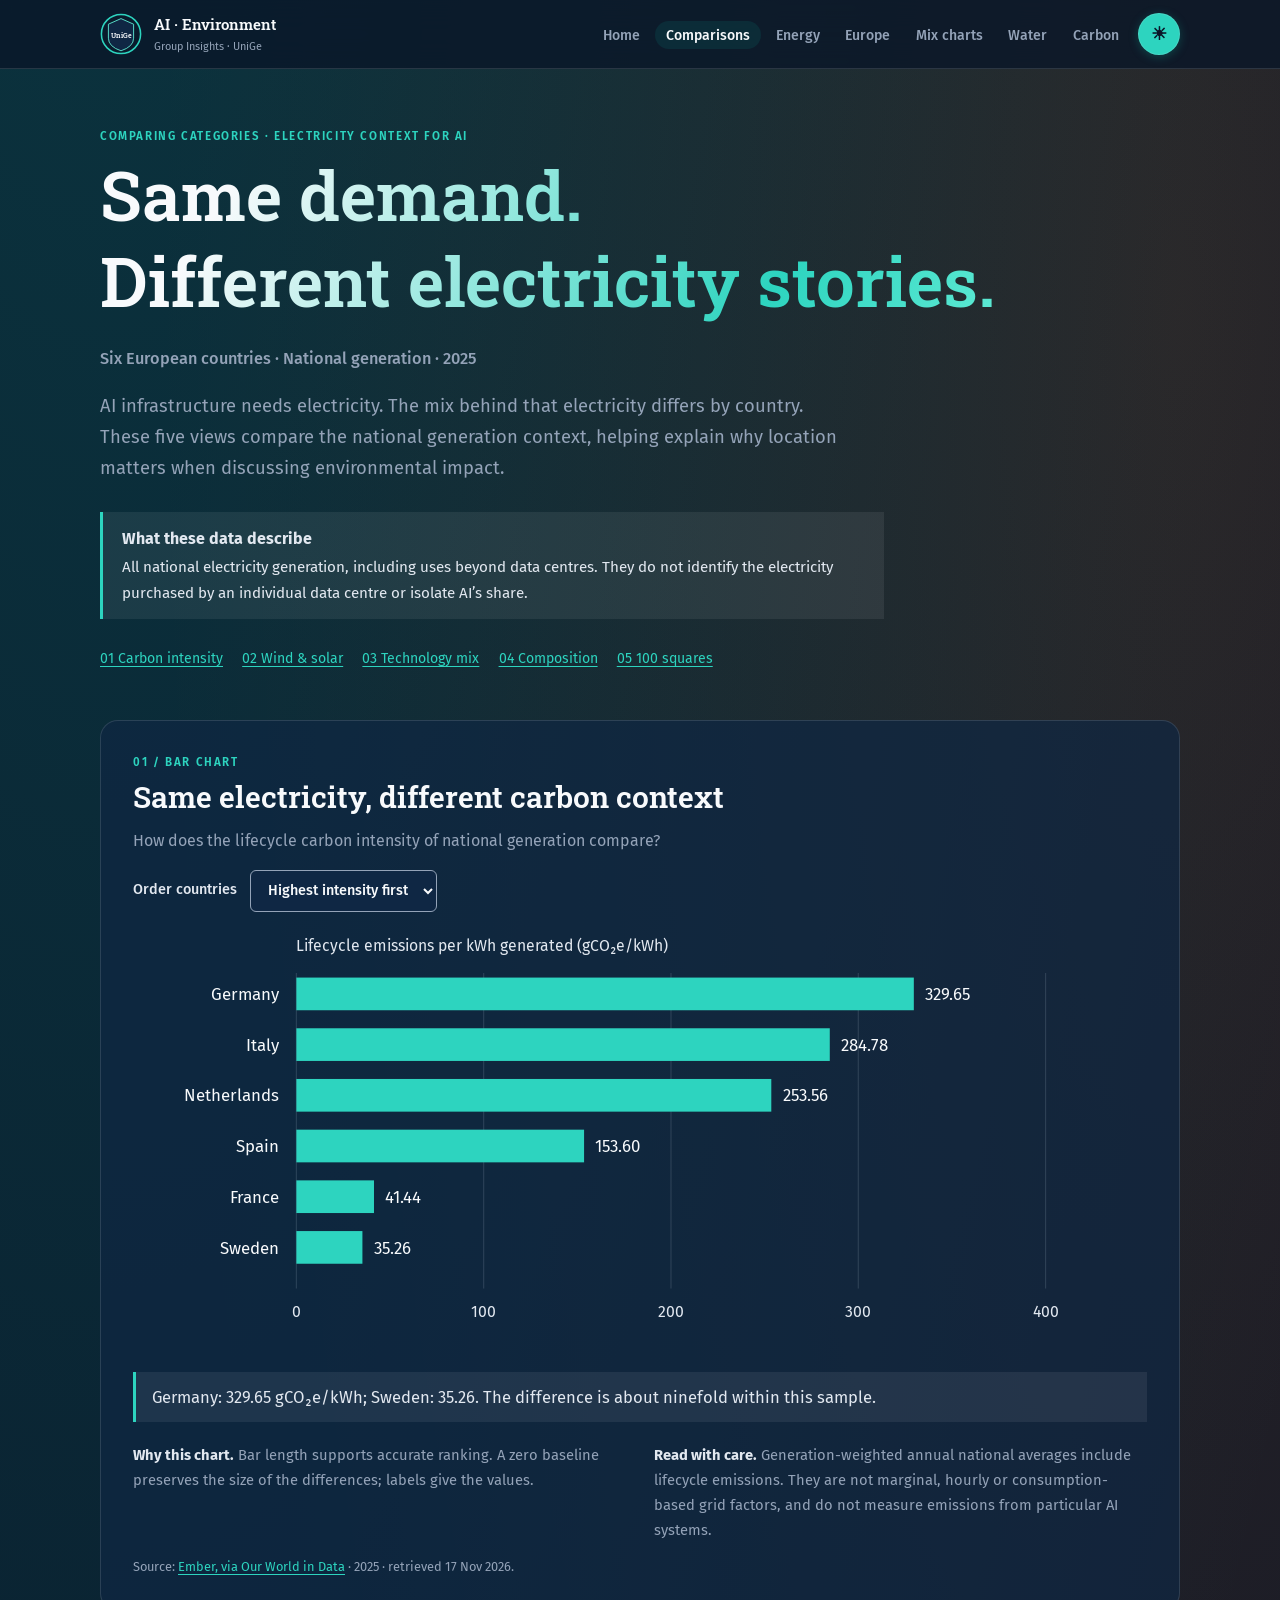
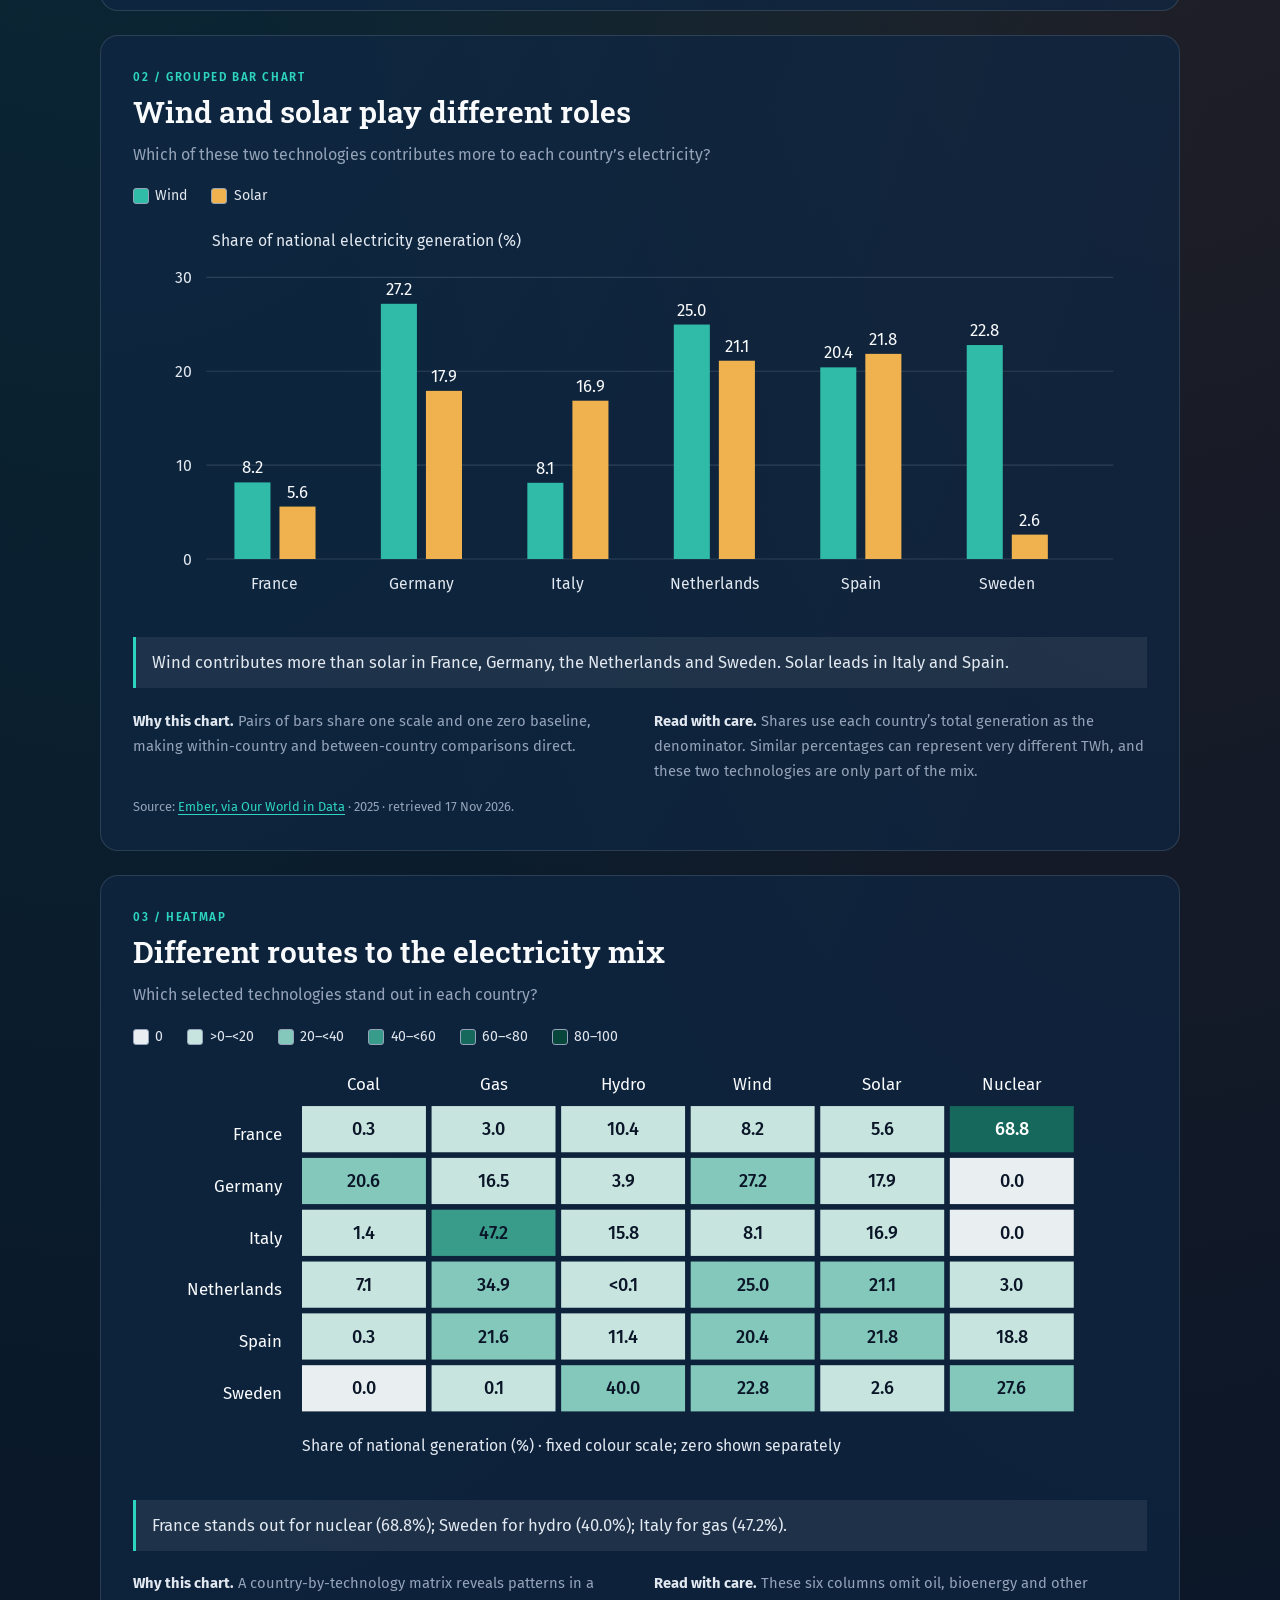
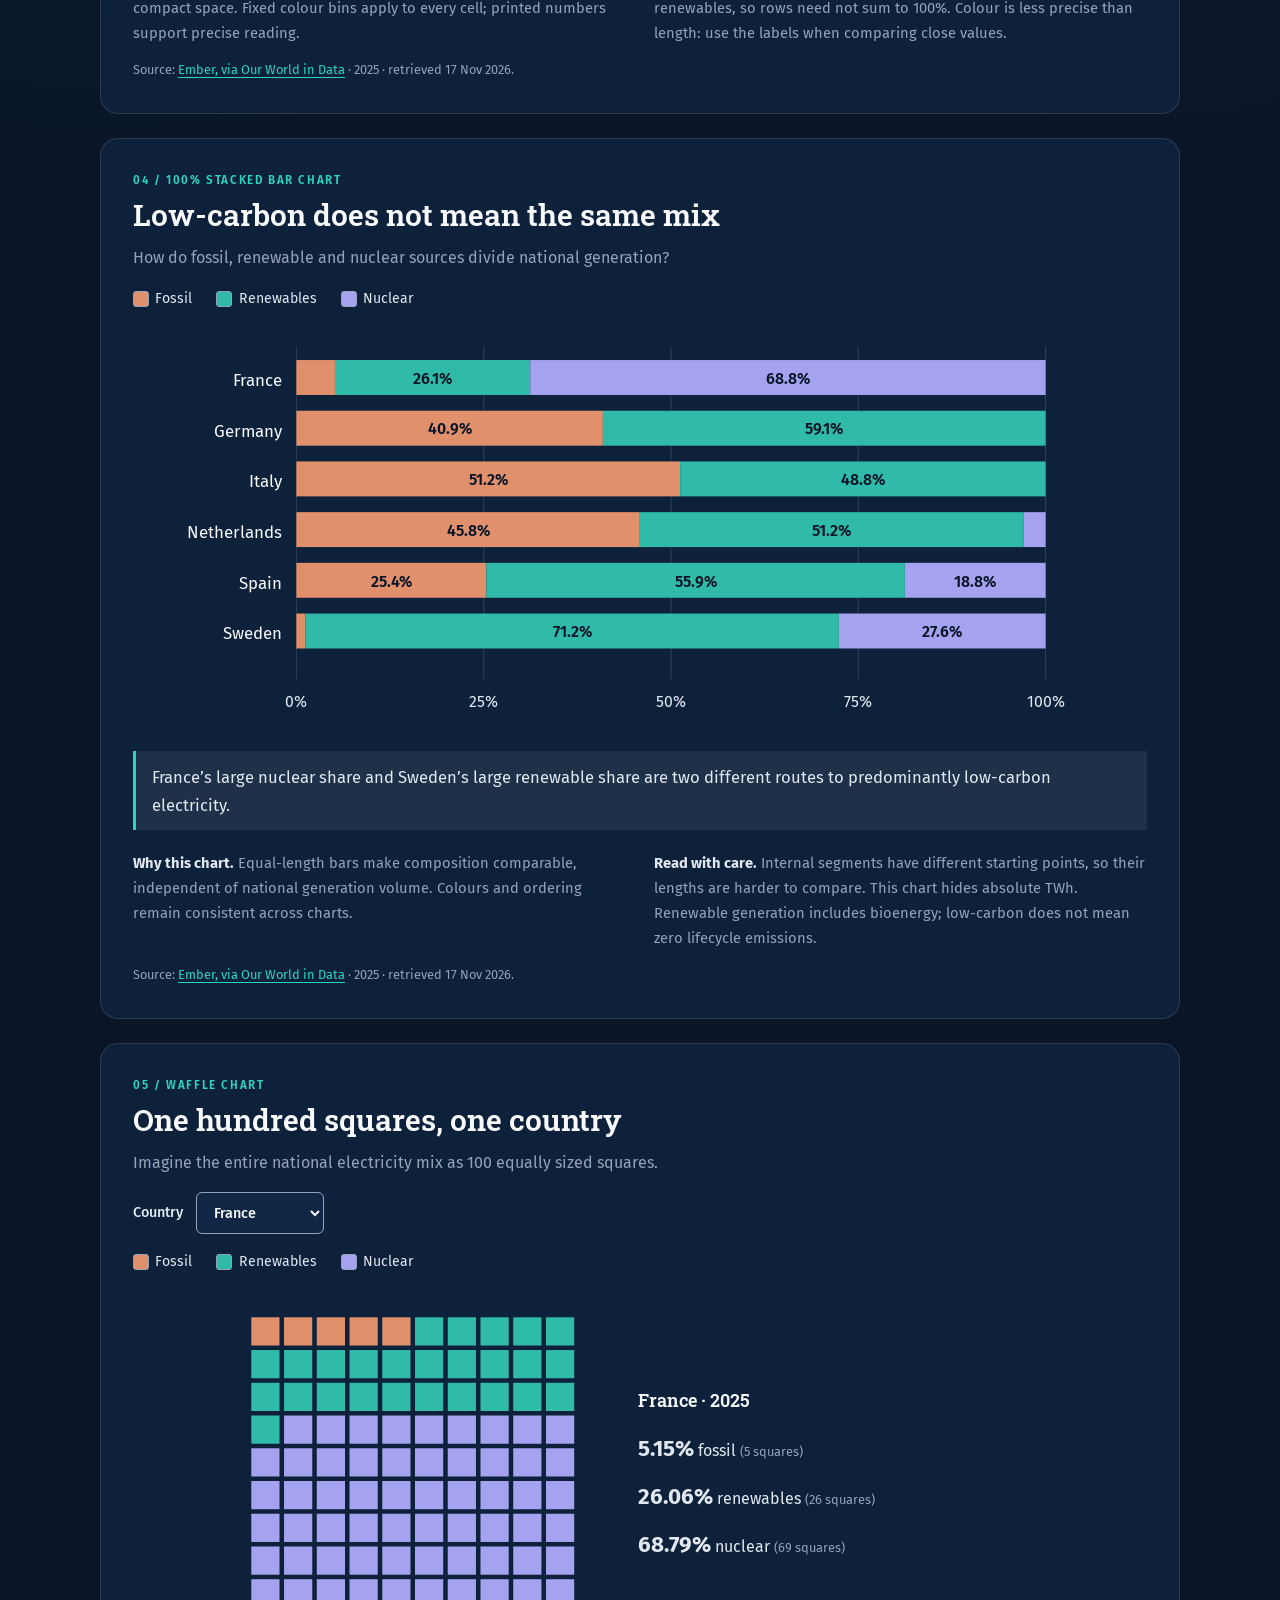
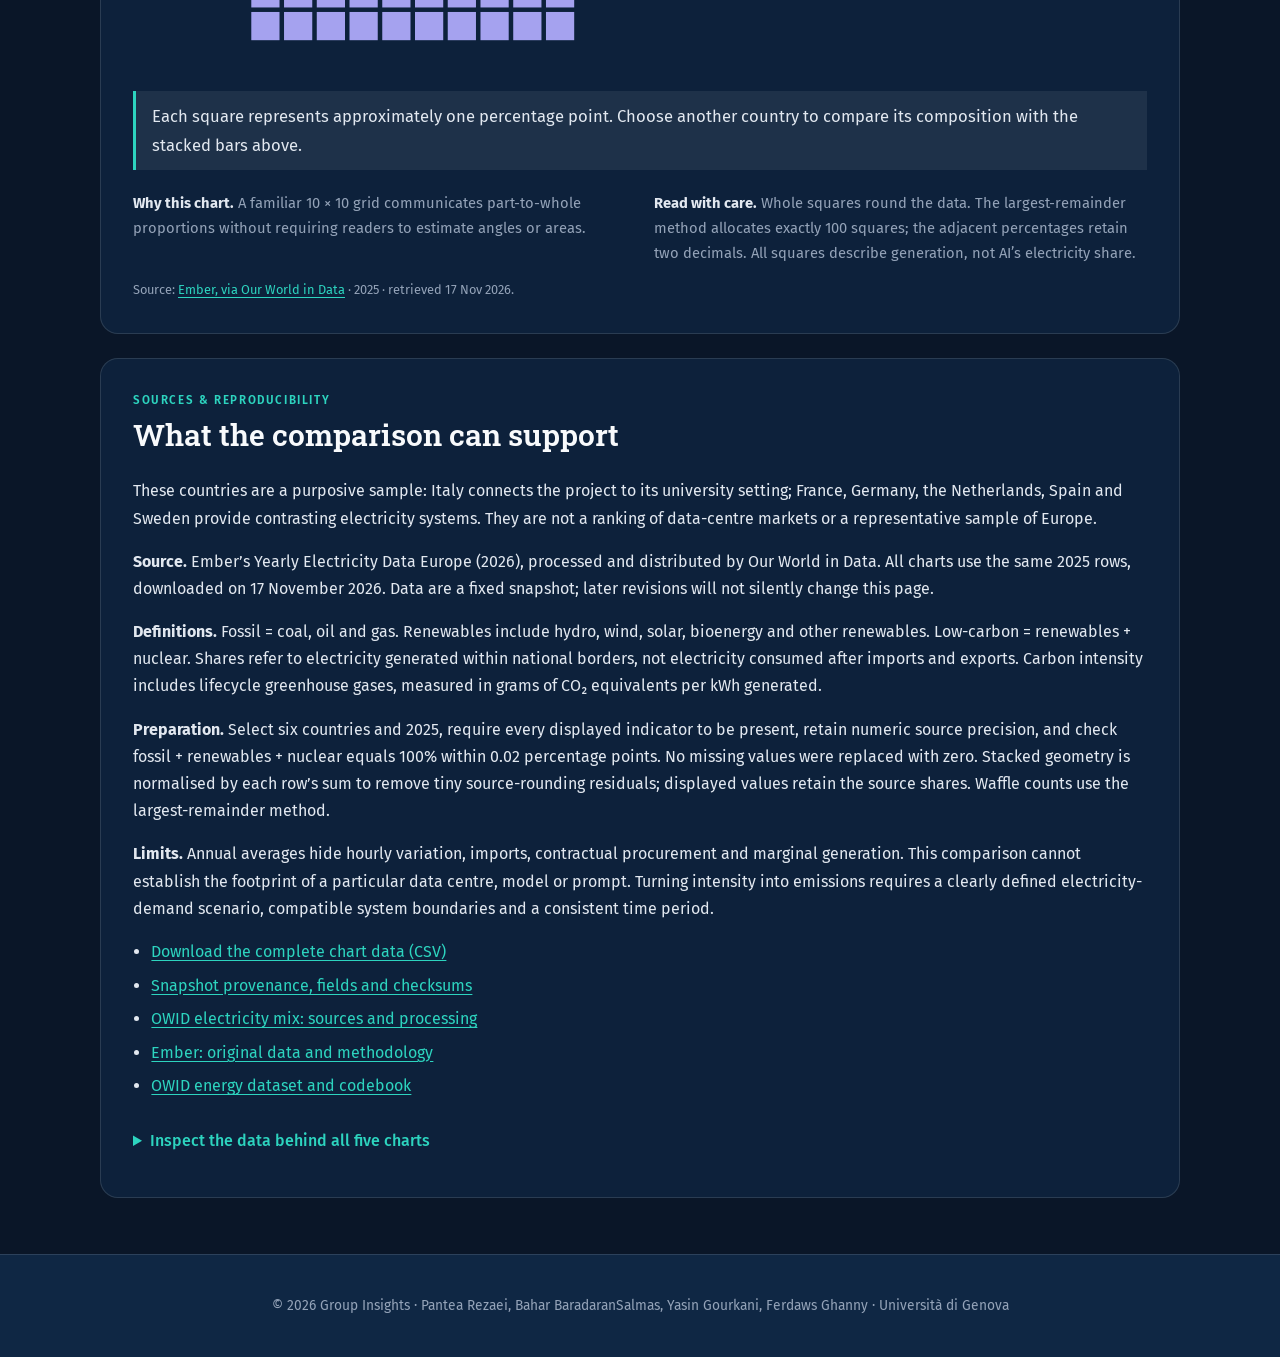
==== comparing.html @ 01b669bb "Add sourced electricity comparison charts for Assignment 1 Add the five required comparison charts u" ====
<!DOCTYPE html>
<html lang="en" data-theme="dark">
<head>
  <meta charset="UTF-8">
  <meta name="viewport" content="width=device-width, initial-scale=1.0">
  <title>Comparing Categories · Electricity & AI · Group Insights</title>
  <link rel="preconnect" href="https://fonts.googleapis.com">
  <link rel="preconnect" href="https://fonts.gstatic.com" crossorigin>
  <link href="https://fonts.googleapis.com/css2?family=Fira+Sans:wght@300;400;500;600&family=Roboto+Slab:wght@400;500;600;700&display=swap" rel="stylesheet">
  <link rel="stylesheet" href="css/styles.css">
<meta name="description" content="Five charts compare the 2025 electricity generation context of six European countries, with open data, methods and limitations.">
<link rel="stylesheet" href="comparison.css">
</head>
<body class="comparison-page"><a class="comparison-skip" href="#comparison-main">Skip to charts</a><header class="site-header">
    <div class="container header-inner">
      <div class="brand">
        <svg class="unige-mark" viewBox="0 0 60 60" aria-hidden="true">
          <circle class="mark-outer" cx="30" cy="30" r="28"/>
          <path class="mark-shield" d="M30 8 L48 16 L48 36 Q48 48 30 54 Q12 48 12 36 L12 16 Z"/>
          <text class="mark-text" x="30" y="36" text-anchor="middle">UniGe</text>
        </svg>
        <div class="brand-text">
          <span class="brand-title">AI · Environment</span>
          <span class="brand-sub">Group Insights · UniGe</span>
        </div>
      </div>
      <div class="header-actions">
        <nav class="main-nav" aria-label="Main">
          <ul>
            <li><a href="index.html">Home</a></li>
            <li><a href="comparing.html" class="active" aria-current="page">Comparisons</a></li>
            <li><a href="pages/energy.html">Energy</a></li>
            <li><a href="pages/europe.html">Europe</a></li>
            <li><a href="pages/charts.html">Mix charts</a></li>
            <li><a href="pages/water.html">Water</a></li>
            <li><a href="pages/carbon.html">Carbon</a></li>
          </ul>
        </nav>
        <button class="theme-toggle" type="button" aria-label="Toggle theme">◐</button>
      </div>
    </div>
  </header>
<main id="comparison-main"><section class="hero"><div class="container"><p class="eyebrow">Comparing categories · Electricity context for AI</p>
<h1>Same demand.<br>Different electricity stories.</h1><p class="subtitle">Six European countries · National generation · 2025</p>
<p class="hero-lead">AI infrastructure needs electricity. The mix behind that electricity differs by country. These five views compare the national generation context, helping explain why location matters when discussing environmental impact.</p>
<div class="comparison-scope"><strong>What these data describe</strong><p>All national electricity generation, including uses beyond data centres. They do not identify the electricity purchased by an individual data centre or isolate AI’s share.</p></div>
<nav class="comparison-jumps" aria-label="Charts on this page"><a href="#chart-1">01 Carbon intensity</a><a href="#chart-2">02 Wind & solar</a><a href="#chart-3">03 Technology mix</a><a href="#chart-4">04 Composition</a><a href="#chart-5">05 100 squares</a></nav>
</div></section><div class="container comparison-content"><section class="comparison-card" id="chart-1" aria-labelledby="heading-1">
    <div class="comparison-card-head"><p class="eyebrow">01 / Bar chart</p><h2 id="heading-1">Same electricity, different carbon context</h2><p>How does the lifecycle carbon intensity of national generation compare?</p></div>
    <label class="comparison-control" for="bar-order">Order countries <select id="bar-order"><option value="value">Highest intensity first</option><option value="name">Alphabetical</option></select></label><div class="comparison-scroll"><svg viewBox="0 0 900 380" role="img" aria-label="Bar chart: electricity carbon intensity in six countries, 2025" id="comparison-bars"><title>Bar chart: electricity carbon intensity in six countries, 2025</title><desc>Germany has the highest intensity and Sweden the lowest in this selected sample. The scale starts at zero.</desc><line x1="145.0" x2="145.0" y1="40" y2="320" class="cmp-grid"/><text x="145.00" y="345.00" class="cmp-axis" text-anchor="middle">0</text><line x1="311.25" x2="311.25" y1="40" y2="320" class="cmp-grid"/><text x="311.25" y="345.00" class="cmp-axis" text-anchor="middle">100</text><line x1="477.5" x2="477.5" y1="40" y2="320" class="cmp-grid"/><text x="477.50" y="345.00" class="cmp-axis" text-anchor="middle">200</text><line x1="643.75" x2="643.75" y1="40" y2="320" class="cmp-grid"/><text x="643.75" y="345.00" class="cmp-axis" text-anchor="middle">300</text><line x1="810.0" x2="810.0" y1="40" y2="320" class="cmp-grid"/><text x="810.00" y="345.00" class="cmp-axis" text-anchor="middle">400</text><text x="145.00" y="20.00" class="cmp-axis" text-anchor="start">Lifecycle emissions per kWh generated (gCO₂e/kWh)</text><g class="country-bar" data-country="Germany" data-value="329.65" transform="translate(0,0)"><text x="130.00" y="64.00" class="cmp-label" text-anchor="end">Germany</text><rect x="145.000" y="44.000" width="548.043" height="29.000" class="cmp-bar"><title>Germany: 329.65 gCO₂e/kWh</title></rect><text x="703.04" y="64.00" class="cmp-label" text-anchor="start">329.65</text></g><g class="country-bar" data-country="Italy" data-value="284.78" transform="translate(0,45)"><text x="130.00" y="64.00" class="cmp-label" text-anchor="end">Italy</text><rect x="145.000" y="44.000" width="473.447" height="29.000" class="cmp-bar"><title>Italy: 284.78 gCO₂e/kWh</title></rect><text x="628.45" y="64.00" class="cmp-label" text-anchor="start">284.78</text></g><g class="country-bar" data-country="Netherlands" data-value="253.56" transform="translate(0,90)"><text x="130.00" y="64.00" class="cmp-label" text-anchor="end">Netherlands</text><rect x="145.000" y="44.000" width="421.543" height="29.000" class="cmp-bar"><title>Netherlands: 253.56 gCO₂e/kWh</title></rect><text x="576.54" y="64.00" class="cmp-label" text-anchor="start">253.56</text></g><g class="country-bar" data-country="Spain" data-value="153.6" transform="translate(0,135)"><text x="130.00" y="64.00" class="cmp-label" text-anchor="end">Spain</text><rect x="145.000" y="44.000" width="255.360" height="29.000" class="cmp-bar"><title>Spain: 153.60 gCO₂e/kWh</title></rect><text x="410.36" y="64.00" class="cmp-label" text-anchor="start">153.60</text></g><g class="country-bar" data-country="France" data-value="41.44" transform="translate(0,180)"><text x="130.00" y="64.00" class="cmp-label" text-anchor="end">France</text><rect x="145.000" y="44.000" width="68.894" height="29.000" class="cmp-bar"><title>France: 41.44 gCO₂e/kWh</title></rect><text x="223.89" y="64.00" class="cmp-label" text-anchor="start">41.44</text></g><g class="country-bar" data-country="Sweden" data-value="35.26" transform="translate(0,225)"><text x="130.00" y="64.00" class="cmp-label" text-anchor="end">Sweden</text><rect x="145.000" y="44.000" width="58.620" height="29.000" class="cmp-bar"><title>Sweden: 35.26 gCO₂e/kWh</title></rect><text x="213.62" y="64.00" class="cmp-label" text-anchor="start">35.26</text></g></svg></div>
    <p class="comparison-takeaway">Germany: 329.65 gCO₂e/kWh; Sweden: 35.26. The difference is about ninefold within this sample.</p>
    <div class="comparison-reading"><p><strong>Why this chart.</strong> Bar length supports accurate ranking. A zero baseline preserves the size of the differences; labels give the values.</p><p><strong>Read with care.</strong> Generation-weighted annual national averages include lifecycle emissions. They are not marginal, hourly or consumption-based grid factors, and do not measure emissions from particular AI systems.</p></div>
    <p class="chart-note">Source: <a href="https://ourworldindata.org/grapher/electricity-mix">Ember, via Our World in Data</a> · 2025 · retrieved 17 Nov 2026.</p></section><section class="comparison-card" id="chart-2" aria-labelledby="heading-2">
    <div class="comparison-card-head"><p class="eyebrow">02 / Grouped bar chart</p><h2 id="heading-2">Wind and solar play different roles</h2><p>Which of these two technologies contributes more to each country’s electricity?</p></div>
    <ul class="comparison-legend" aria-label="Chart legend"><li><span class="swatch cmp-wind" aria-hidden="true"></span>Wind</li><li><span class="swatch cmp-solar" aria-hidden="true"></span>Solar</li></ul><div class="comparison-scroll"><svg viewBox="0 0 900 355" role="img" aria-label="Grouped bar chart: wind and solar shares, 2025" ><title>Grouped bar chart: wind and solar shares, 2025</title><desc>Paired bars use a common zero baseline. Wind exceeds solar in four of the six countries; solar leads in Italy and Spain.</desc><text x="70.00" y="22.00" class="cmp-axis" text-anchor="start">Share of national electricity generation (%)</text><line x1="65" x2="870" y1="300.0" y2="300.0" class="cmp-grid"/><text x="52.00" y="305.00" class="cmp-axis" text-anchor="end">0</text><line x1="65" x2="870" y1="216.66666666666669" y2="216.66666666666669" class="cmp-grid"/><text x="52.00" y="221.67" class="cmp-axis" text-anchor="end">10</text><line x1="65" x2="870" y1="133.33333333333334" y2="133.33333333333334" class="cmp-grid"/><text x="52.00" y="138.33" class="cmp-axis" text-anchor="end">20</text><line x1="65" x2="870" y1="50.0" y2="50.0" class="cmp-grid"/><text x="52.00" y="55.00" class="cmp-axis" text-anchor="end">30</text><rect x="90.000" y="232.030" width="32.000" height="67.970" class="cmp-wind"><title>France, wind: 8.16%</title></rect><text x="106.00" y="224.03" class="cmp-label" text-anchor="middle">8.2</text><rect x="130.000" y="253.478" width="32.000" height="46.522" class="cmp-solar"><title>France, solar: 5.58%</title></rect><text x="146.00" y="245.48" class="cmp-label" text-anchor="middle">5.6</text><text x="126.00" y="327.00" class="cmp-axis" text-anchor="middle">France</text><rect x="220.000" y="73.496" width="32.000" height="226.504" class="cmp-wind"><title>Germany, wind: 27.18%</title></rect><text x="236.00" y="65.50" class="cmp-label" text-anchor="middle">27.2</text><rect x="260.000" y="150.774" width="32.000" height="149.226" class="cmp-solar"><title>Germany, solar: 17.91%</title></rect><text x="276.00" y="142.77" class="cmp-label" text-anchor="middle">17.9</text><text x="256.00" y="327.00" class="cmp-axis" text-anchor="middle">Germany</text><rect x="350.000" y="232.376" width="32.000" height="67.624" class="cmp-wind"><title>Italy, wind: 8.11%</title></rect><text x="366.00" y="224.38" class="cmp-label" text-anchor="middle">8.1</text><rect x="390.000" y="159.495" width="32.000" height="140.505" class="cmp-solar"><title>Italy, solar: 16.86%</title></rect><text x="406.00" y="151.50" class="cmp-label" text-anchor="middle">16.9</text><text x="386.00" y="327.00" class="cmp-axis" text-anchor="middle">Italy</text><rect x="480.000" y="91.914" width="32.000" height="208.086" class="cmp-wind"><title>Netherlands, wind: 24.97%</title></rect><text x="496.00" y="83.91" class="cmp-label" text-anchor="middle">25.0</text><rect x="520.000" y="124.022" width="32.000" height="175.978" class="cmp-solar"><title>Netherlands, solar: 21.12%</title></rect><text x="536.00" y="116.02" class="cmp-label" text-anchor="middle">21.1</text><text x="516.00" y="327.00" class="cmp-axis" text-anchor="middle">Netherlands</text><rect x="610.000" y="129.912" width="32.000" height="170.088" class="cmp-wind"><title>Spain, wind: 20.41%</title></rect><text x="626.00" y="121.91" class="cmp-label" text-anchor="middle">20.4</text><rect x="650.000" y="117.928" width="32.000" height="182.072" class="cmp-solar"><title>Spain, solar: 21.85%</title></rect><text x="666.00" y="109.93" class="cmp-label" text-anchor="middle">21.8</text><text x="646.00" y="327.00" class="cmp-axis" text-anchor="middle">Spain</text><rect x="740.000" y="110.107" width="32.000" height="189.893" class="cmp-wind"><title>Sweden, wind: 22.79%</title></rect><text x="756.00" y="102.11" class="cmp-label" text-anchor="middle">22.8</text><rect x="780.000" y="278.375" width="32.000" height="21.625" class="cmp-solar"><title>Sweden, solar: 2.60%</title></rect><text x="796.00" y="270.37" class="cmp-label" text-anchor="middle">2.6</text><text x="776.00" y="327.00" class="cmp-axis" text-anchor="middle">Sweden</text></svg></div>
    <p class="comparison-takeaway">Wind contributes more than solar in France, Germany, the Netherlands and Sweden. Solar leads in Italy and Spain.</p>
    <div class="comparison-reading"><p><strong>Why this chart.</strong> Pairs of bars share one scale and one zero baseline, making within-country and between-country comparisons direct.</p><p><strong>Read with care.</strong> Shares use each country’s total generation as the denominator. Similar percentages can represent very different TWh, and these two technologies are only part of the mix.</p></div>
    <p class="chart-note">Source: <a href="https://ourworldindata.org/grapher/electricity-mix">Ember, via Our World in Data</a> · 2025 · retrieved 17 Nov 2026.</p></section><section class="comparison-card" id="chart-3" aria-labelledby="heading-3">
    <div class="comparison-card-head"><p class="eyebrow">03 / Heatmap</p><h2 id="heading-3">Different routes to the electricity mix</h2><p>Which selected technologies stand out in each country?</p></div>
    <ul class="comparison-legend heat-legend" aria-label="Heatmap colour scale"><li><span class="swatch heat-0" aria-hidden="true"></span>0</li><li><span class="swatch heat-1" aria-hidden="true"></span>>0–<20</li><li><span class="swatch heat-2" aria-hidden="true"></span>20–<40</li><li><span class="swatch heat-3" aria-hidden="true"></span>40–<60</li><li><span class="swatch heat-4" aria-hidden="true"></span>60–<80</li><li><span class="swatch heat-5" aria-hidden="true"></span>80–100</li></ul><div class="comparison-scroll"><svg viewBox="0 0 900 375" role="img" aria-label="Heatmap: six electricity technologies across six countries, 2025" ><title>Heatmap: six electricity technologies across six countries, 2025</title><desc>Columns are coal, gas, hydro, wind, solar and nuclear; shares are rounded to one decimal place. Tiny positive values are labelled less than 0.1. Selected technologies do not sum to 100%.</desc><text x="205.00" y="26.00" class="cmp-label" text-anchor="middle">Coal</text><text x="320.00" y="26.00" class="cmp-label" text-anchor="middle">Gas</text><text x="435.00" y="26.00" class="cmp-label" text-anchor="middle">Hydro</text><text x="550.00" y="26.00" class="cmp-label" text-anchor="middle">Wind</text><text x="665.00" y="26.00" class="cmp-label" text-anchor="middle">Solar</text><text x="780.00" y="26.00" class="cmp-label" text-anchor="middle">Nuclear</text><text x="132.00" y="70.00" class="cmp-label" text-anchor="end">France</text><rect x="150.000" y="40.000" width="110.000" height="41.000" class="heat-1"><title>France, coal: 0.31%</title></rect><text x="205.00" y="66.00" class="heat-text heat-text-1" text-anchor="middle">0.3</text><rect x="265.000" y="40.000" width="110.000" height="41.000" class="heat-1"><title>France, gas: 3.03%</title></rect><text x="320.00" y="66.00" class="heat-text heat-text-1" text-anchor="middle">3.0</text><rect x="380.000" y="40.000" width="110.000" height="41.000" class="heat-1"><title>France, hydro: 10.42%</title></rect><text x="435.00" y="66.00" class="heat-text heat-text-1" text-anchor="middle">10.4</text><rect x="495.000" y="40.000" width="110.000" height="41.000" class="heat-1"><title>France, wind: 8.16%</title></rect><text x="550.00" y="66.00" class="heat-text heat-text-1" text-anchor="middle">8.2</text><rect x="610.000" y="40.000" width="110.000" height="41.000" class="heat-1"><title>France, solar: 5.58%</title></rect><text x="665.00" y="66.00" class="heat-text heat-text-1" text-anchor="middle">5.6</text><rect x="725.000" y="40.000" width="110.000" height="41.000" class="heat-4"><title>France, nuclear: 68.79%</title></rect><text x="780.00" y="66.00" class="heat-text heat-text-4" text-anchor="middle">68.8</text><text x="132.00" y="116.00" class="cmp-label" text-anchor="end">Germany</text><rect x="150.000" y="86.000" width="110.000" height="41.000" class="heat-2"><title>Germany, coal: 20.61%</title></rect><text x="205.00" y="112.00" class="heat-text heat-text-2" text-anchor="middle">20.6</text><rect x="265.000" y="86.000" width="110.000" height="41.000" class="heat-1"><title>Germany, gas: 16.52%</title></rect><text x="320.00" y="112.00" class="heat-text heat-text-1" text-anchor="middle">16.5</text><rect x="380.000" y="86.000" width="110.000" height="41.000" class="heat-1"><title>Germany, hydro: 3.91%</title></rect><text x="435.00" y="112.00" class="heat-text heat-text-1" text-anchor="middle">3.9</text><rect x="495.000" y="86.000" width="110.000" height="41.000" class="heat-2"><title>Germany, wind: 27.18%</title></rect><text x="550.00" y="112.00" class="heat-text heat-text-2" text-anchor="middle">27.2</text><rect x="610.000" y="86.000" width="110.000" height="41.000" class="heat-1"><title>Germany, solar: 17.91%</title></rect><text x="665.00" y="112.00" class="heat-text heat-text-1" text-anchor="middle">17.9</text><rect x="725.000" y="86.000" width="110.000" height="41.000" class="heat-0"><title>Germany, nuclear: 0.00%</title></rect><text x="780.00" y="112.00" class="heat-text heat-text-0" text-anchor="middle">0.0</text><text x="132.00" y="162.00" class="cmp-label" text-anchor="end">Italy</text><rect x="150.000" y="132.000" width="110.000" height="41.000" class="heat-1"><title>Italy, coal: 1.41%</title></rect><text x="205.00" y="158.00" class="heat-text heat-text-1" text-anchor="middle">1.4</text><rect x="265.000" y="132.000" width="110.000" height="41.000" class="heat-3"><title>Italy, gas: 47.24%</title></rect><text x="320.00" y="158.00" class="heat-text heat-text-3" text-anchor="middle">47.2</text><rect x="380.000" y="132.000" width="110.000" height="41.000" class="heat-1"><title>Italy, hydro: 15.75%</title></rect><text x="435.00" y="158.00" class="heat-text heat-text-1" text-anchor="middle">15.8</text><rect x="495.000" y="132.000" width="110.000" height="41.000" class="heat-1"><title>Italy, wind: 8.11%</title></rect><text x="550.00" y="158.00" class="heat-text heat-text-1" text-anchor="middle">8.1</text><rect x="610.000" y="132.000" width="110.000" height="41.000" class="heat-1"><title>Italy, solar: 16.86%</title></rect><text x="665.00" y="158.00" class="heat-text heat-text-1" text-anchor="middle">16.9</text><rect x="725.000" y="132.000" width="110.000" height="41.000" class="heat-0"><title>Italy, nuclear: 0.00%</title></rect><text x="780.00" y="158.00" class="heat-text heat-text-0" text-anchor="middle">0.0</text><text x="132.00" y="208.00" class="cmp-label" text-anchor="end">Netherlands</text><rect x="150.000" y="178.000" width="110.000" height="41.000" class="heat-1"><title>Netherlands, coal: 7.08%</title></rect><text x="205.00" y="204.00" class="heat-text heat-text-1" text-anchor="middle">7.1</text><rect x="265.000" y="178.000" width="110.000" height="41.000" class="heat-2"><title>Netherlands, gas: 34.89%</title></rect><text x="320.00" y="204.00" class="heat-text heat-text-2" text-anchor="middle">34.9</text><rect x="380.000" y="178.000" width="110.000" height="41.000" class="heat-1"><title>Netherlands, hydro: 0.04%</title></rect><text x="435.00" y="204.00" class="heat-text heat-text-1" text-anchor="middle">&lt;0.1</text><rect x="495.000" y="178.000" width="110.000" height="41.000" class="heat-2"><title>Netherlands, wind: 24.97%</title></rect><text x="550.00" y="204.00" class="heat-text heat-text-2" text-anchor="middle">25.0</text><rect x="610.000" y="178.000" width="110.000" height="41.000" class="heat-2"><title>Netherlands, solar: 21.12%</title></rect><text x="665.00" y="204.00" class="heat-text heat-text-2" text-anchor="middle">21.1</text><rect x="725.000" y="178.000" width="110.000" height="41.000" class="heat-1"><title>Netherlands, nuclear: 2.96%</title></rect><text x="780.00" y="204.00" class="heat-text heat-text-1" text-anchor="middle">3.0</text><text x="132.00" y="254.00" class="cmp-label" text-anchor="end">Spain</text><rect x="150.000" y="224.000" width="110.000" height="41.000" class="heat-1"><title>Spain, coal: 0.32%</title></rect><text x="205.00" y="250.00" class="heat-text heat-text-1" text-anchor="middle">0.3</text><rect x="265.000" y="224.000" width="110.000" height="41.000" class="heat-2"><title>Spain, gas: 21.56%</title></rect><text x="320.00" y="250.00" class="heat-text heat-text-2" text-anchor="middle">21.6</text><rect x="380.000" y="224.000" width="110.000" height="41.000" class="heat-1"><title>Spain, hydro: 11.37%</title></rect><text x="435.00" y="250.00" class="heat-text heat-text-1" text-anchor="middle">11.4</text><rect x="495.000" y="224.000" width="110.000" height="41.000" class="heat-2"><title>Spain, wind: 20.41%</title></rect><text x="550.00" y="250.00" class="heat-text heat-text-2" text-anchor="middle">20.4</text><rect x="610.000" y="224.000" width="110.000" height="41.000" class="heat-2"><title>Spain, solar: 21.85%</title></rect><text x="665.00" y="250.00" class="heat-text heat-text-2" text-anchor="middle">21.8</text><rect x="725.000" y="224.000" width="110.000" height="41.000" class="heat-1"><title>Spain, nuclear: 18.78%</title></rect><text x="780.00" y="250.00" class="heat-text heat-text-1" text-anchor="middle">18.8</text><text x="132.00" y="300.00" class="cmp-label" text-anchor="end">Sweden</text><rect x="150.000" y="270.000" width="110.000" height="41.000" class="heat-0"><title>Sweden, coal: 0.00%</title></rect><text x="205.00" y="296.00" class="heat-text heat-text-0" text-anchor="middle">0.0</text><rect x="265.000" y="270.000" width="110.000" height="41.000" class="heat-1"><title>Sweden, gas: 0.06%</title></rect><text x="320.00" y="296.00" class="heat-text heat-text-1" text-anchor="middle">0.1</text><rect x="380.000" y="270.000" width="110.000" height="41.000" class="heat-2"><title>Sweden, hydro: 39.97%</title></rect><text x="435.00" y="296.00" class="heat-text heat-text-2" text-anchor="middle">40.0</text><rect x="495.000" y="270.000" width="110.000" height="41.000" class="heat-2"><title>Sweden, wind: 22.79%</title></rect><text x="550.00" y="296.00" class="heat-text heat-text-2" text-anchor="middle">22.8</text><rect x="610.000" y="270.000" width="110.000" height="41.000" class="heat-1"><title>Sweden, solar: 2.60%</title></rect><text x="665.00" y="296.00" class="heat-text heat-text-1" text-anchor="middle">2.6</text><rect x="725.000" y="270.000" width="110.000" height="41.000" class="heat-2"><title>Sweden, nuclear: 27.59%</title></rect><text x="780.00" y="296.00" class="heat-text heat-text-2" text-anchor="middle">27.6</text><text x="150.00" y="346.00" class="cmp-axis" text-anchor="start">Share of national generation (%) · fixed colour scale; zero shown separately</text></svg></div>
    <p class="comparison-takeaway">France stands out for nuclear (68.8%); Sweden for hydro (40.0%); Italy for gas (47.2%).</p>
    <div class="comparison-reading"><p><strong>Why this chart.</strong> A country-by-technology matrix reveals patterns in a compact space. Fixed colour bins apply to every cell; printed numbers support precise reading.</p><p><strong>Read with care.</strong> These six columns omit oil, bioenergy and other renewables, so rows need not sum to 100%. Colour is less precise than length: use the labels when comparing close values.</p></div>
    <p class="chart-note">Source: <a href="https://ourworldindata.org/grapher/electricity-mix">Ember, via Our World in Data</a> · 2025 · retrieved 17 Nov 2026.</p></section><section class="comparison-card" id="chart-4" aria-labelledby="heading-4">
    <div class="comparison-card-head"><p class="eyebrow">04 / 100% stacked bar chart</p><h2 id="heading-4">Low-carbon does not mean the same mix</h2><p>How do fossil, renewable and nuclear sources divide national generation?</p></div>
    <ul class="comparison-legend" aria-label="Chart legend"><li><span class="swatch cmp-fossil" aria-hidden="true"></span>Fossil</li><li><span class="swatch cmp-renewables" aria-hidden="true"></span>Renewables</li><li><span class="swatch cmp-nuclear" aria-hidden="true"></span>Nuclear</li></ul><div class="comparison-scroll"><svg viewBox="0 0 900 365" role="img" aria-label="100% stacked bar chart: fossil, renewable and nuclear electricity, 2025" ><title>100% stacked bar chart: fossil, renewable and nuclear electricity, 2025</title><desc>Every row represents 100% of a country’s generation. France is nuclear-led; Sweden is renewable-led. These are shares, not absolute generation volumes.</desc><line x1="145.0" x2="145.0" y1="20" y2="315" class="cmp-grid"/><text x="145.00" y="340.00" class="cmp-axis" text-anchor="middle">0%</text><line x1="311.25" x2="311.25" y1="20" y2="315" class="cmp-grid"/><text x="311.25" y="340.00" class="cmp-axis" text-anchor="middle">25%</text><line x1="477.5" x2="477.5" y1="20" y2="315" class="cmp-grid"/><text x="477.50" y="340.00" class="cmp-axis" text-anchor="middle">50%</text><line x1="643.75" x2="643.75" y1="20" y2="315" class="cmp-grid"/><text x="643.75" y="340.00" class="cmp-axis" text-anchor="middle">75%</text><line x1="810.0" x2="810.0" y1="20" y2="315" class="cmp-grid"/><text x="810.00" y="340.00" class="cmp-axis" text-anchor="middle">100%</text><text x="132.00" y="55.00" class="cmp-label" text-anchor="end">France</text><rect x="145.000" y="32.000" width="34.243" height="31.000" class="cmp-fossil"><title>France, fossil: 5.15%</title></rect><rect x="179.243" y="32.000" width="173.326" height="31.000" class="cmp-renewables"><title>France, renewables: 26.06%</title></rect><text x="265.91" y="53.00" class="segment-label" text-anchor="middle">26.1%</text><rect x="352.569" y="32.000" width="457.431" height="31.000" class="cmp-nuclear"><title>France, nuclear: 68.79%</title></rect><text x="581.28" y="53.00" class="segment-label" text-anchor="middle">68.8%</text><text x="132.00" y="100.00" class="cmp-label" text-anchor="end">Germany</text><rect x="145.000" y="77.000" width="272.035" height="31.000" class="cmp-fossil"><title>Germany, fossil: 40.91%</title></rect><text x="281.02" y="98.00" class="segment-label" text-anchor="middle">40.9%</text><rect x="417.035" y="77.000" width="392.965" height="31.000" class="cmp-renewables"><title>Germany, renewables: 59.09%</title></rect><text x="613.52" y="98.00" class="segment-label" text-anchor="middle">59.1%</text><rect x="810.000" y="77.000" width="0.000" height="31.000" class="cmp-nuclear"><title>Germany, nuclear: 0.00%</title></rect><text x="132.00" y="145.00" class="cmp-label" text-anchor="end">Italy</text><rect x="145.000" y="122.000" width="340.640" height="31.000" class="cmp-fossil"><title>Italy, fossil: 51.22%</title></rect><text x="315.32" y="143.00" class="segment-label" text-anchor="middle">51.2%</text><rect x="485.640" y="122.000" width="324.360" height="31.000" class="cmp-renewables"><title>Italy, renewables: 48.78%</title></rect><text x="647.82" y="143.00" class="segment-label" text-anchor="middle">48.8%</text><rect x="810.000" y="122.000" width="0.000" height="31.000" class="cmp-nuclear"><title>Italy, nuclear: 0.00%</title></rect><text x="132.00" y="190.00" class="cmp-label" text-anchor="end">Netherlands</text><rect x="145.000" y="167.000" width="304.857" height="31.000" class="cmp-fossil"><title>Netherlands, fossil: 45.84%</title></rect><text x="297.43" y="188.00" class="segment-label" text-anchor="middle">45.8%</text><rect x="449.857" y="167.000" width="340.482" height="31.000" class="cmp-renewables"><title>Netherlands, renewables: 51.20%</title></rect><text x="620.10" y="188.00" class="segment-label" text-anchor="middle">51.2%</text><rect x="790.340" y="167.000" width="19.660" height="31.000" class="cmp-nuclear"><title>Netherlands, nuclear: 2.96%</title></rect><text x="132.00" y="235.00" class="cmp-label" text-anchor="end">Spain</text><rect x="145.000" y="212.000" width="168.647" height="31.000" class="cmp-fossil"><title>Spain, fossil: 25.36%</title></rect><text x="229.32" y="233.00" class="segment-label" text-anchor="middle">25.4%</text><rect x="313.647" y="212.000" width="371.457" height="31.000" class="cmp-renewables"><title>Spain, renewables: 55.86%</title></rect><text x="499.37" y="233.00" class="segment-label" text-anchor="middle">55.9%</text><rect x="685.103" y="212.000" width="124.897" height="31.000" class="cmp-nuclear"><title>Spain, nuclear: 18.78%</title></rect><text x="747.55" y="233.00" class="segment-label" text-anchor="middle">18.8%</text><text x="132.00" y="280.00" class="cmp-label" text-anchor="end">Sweden</text><rect x="145.000" y="257.000" width="8.103" height="31.000" class="cmp-fossil"><title>Sweden, fossil: 1.22%</title></rect><rect x="153.103" y="257.000" width="473.420" height="31.000" class="cmp-renewables"><title>Sweden, renewables: 71.19%</title></rect><text x="389.81" y="278.00" class="segment-label" text-anchor="middle">71.2%</text><rect x="626.522" y="257.000" width="183.478" height="31.000" class="cmp-nuclear"><title>Sweden, nuclear: 27.59%</title></rect><text x="718.26" y="278.00" class="segment-label" text-anchor="middle">27.6%</text></svg></div>
    <p class="comparison-takeaway">France’s large nuclear share and Sweden’s large renewable share are two different routes to predominantly low-carbon electricity.</p>
    <div class="comparison-reading"><p><strong>Why this chart.</strong> Equal-length bars make composition comparable, independent of national generation volume. Colours and ordering remain consistent across charts.</p><p><strong>Read with care.</strong> Internal segments have different starting points, so their lengths are harder to compare. This chart hides absolute TWh. Renewable generation includes bioenergy; low-carbon does not mean zero lifecycle emissions.</p></div>
    <p class="chart-note">Source: <a href="https://ourworldindata.org/grapher/electricity-mix">Ember, via Our World in Data</a> · 2025 · retrieved 17 Nov 2026.</p></section><section class="comparison-card" id="chart-5" aria-labelledby="heading-5">
    <div class="comparison-card-head"><p class="eyebrow">05 / Waffle chart</p><h2 id="heading-5">One hundred squares, one country</h2><p>Imagine the entire national electricity mix as 100 equally sized squares.</p></div>
    <label class="comparison-control" for="waffle-country">Country <select id="waffle-country"><option>France</option><option>Germany</option><option>Italy</option><option>Netherlands</option><option>Spain</option><option>Sweden</option></select></label><ul class="comparison-legend" aria-label="Chart legend"><li><span class="swatch cmp-fossil" aria-hidden="true"></span>Fossil</li><li><span class="swatch cmp-renewables" aria-hidden="true"></span>Renewables</li><li><span class="swatch cmp-nuclear" aria-hidden="true"></span>Nuclear</li></ul><div class="comparison-scroll"><div class="waffle-layout"><div id="waffle-grid"><svg viewBox="0 0 310 310" role="img" aria-label="France: 100 squares representing the generation mix"><title>France: electricity generation mix, 2025</title><rect x="10.000" y="10.000" width="25.000" height="25.000" class="cmp-fossil"></rect><rect x="39.000" y="10.000" width="25.000" height="25.000" class="cmp-fossil"></rect><rect x="68.000" y="10.000" width="25.000" height="25.000" class="cmp-fossil"></rect><rect x="97.000" y="10.000" width="25.000" height="25.000" class="cmp-fossil"></rect><rect x="126.000" y="10.000" width="25.000" height="25.000" class="cmp-fossil"></rect><rect x="155.000" y="10.000" width="25.000" height="25.000" class="cmp-renewables"></rect><rect x="184.000" y="10.000" width="25.000" height="25.000" class="cmp-renewables"></rect><rect x="213.000" y="10.000" width="25.000" height="25.000" class="cmp-renewables"></rect><rect x="242.000" y="10.000" width="25.000" height="25.000" class="cmp-renewables"></rect><rect x="271.000" y="10.000" width="25.000" height="25.000" class="cmp-renewables"></rect><rect x="10.000" y="39.000" width="25.000" height="25.000" class="cmp-renewables"></rect><rect x="39.000" y="39.000" width="25.000" height="25.000" class="cmp-renewables"></rect><rect x="68.000" y="39.000" width="25.000" height="25.000" class="cmp-renewables"></rect><rect x="97.000" y="39.000" width="25.000" height="25.000" class="cmp-renewables"></rect><rect x="126.000" y="39.000" width="25.000" height="25.000" class="cmp-renewables"></rect><rect x="155.000" y="39.000" width="25.000" height="25.000" class="cmp-renewables"></rect><rect x="184.000" y="39.000" width="25.000" height="25.000" class="cmp-renewables"></rect><rect x="213.000" y="39.000" width="25.000" height="25.000" class="cmp-renewables"></rect><rect x="242.000" y="39.000" width="25.000" height="25.000" class="cmp-renewables"></rect><rect x="271.000" y="39.000" width="25.000" height="25.000" class="cmp-renewables"></rect><rect x="10.000" y="68.000" width="25.000" height="25.000" class="cmp-renewables"></rect><rect x="39.000" y="68.000" width="25.000" height="25.000" class="cmp-renewables"></rect><rect x="68.000" y="68.000" width="25.000" height="25.000" class="cmp-renewables"></rect><rect x="97.000" y="68.000" width="25.000" height="25.000" class="cmp-renewables"></rect><rect x="126.000" y="68.000" width="25.000" height="25.000" class="cmp-renewables"></rect><rect x="155.000" y="68.000" width="25.000" height="25.000" class="cmp-renewables"></rect><rect x="184.000" y="68.000" width="25.000" height="25.000" class="cmp-renewables"></rect><rect x="213.000" y="68.000" width="25.000" height="25.000" class="cmp-renewables"></rect><rect x="242.000" y="68.000" width="25.000" height="25.000" class="cmp-renewables"></rect><rect x="271.000" y="68.000" width="25.000" height="25.000" class="cmp-renewables"></rect><rect x="10.000" y="97.000" width="25.000" height="25.000" class="cmp-renewables"></rect><rect x="39.000" y="97.000" width="25.000" height="25.000" class="cmp-nuclear"></rect><rect x="68.000" y="97.000" width="25.000" height="25.000" class="cmp-nuclear"></rect><rect x="97.000" y="97.000" width="25.000" height="25.000" class="cmp-nuclear"></rect><rect x="126.000" y="97.000" width="25.000" height="25.000" class="cmp-nuclear"></rect><rect x="155.000" y="97.000" width="25.000" height="25.000" class="cmp-nuclear"></rect><rect x="184.000" y="97.000" width="25.000" height="25.000" class="cmp-nuclear"></rect><rect x="213.000" y="97.000" width="25.000" height="25.000" class="cmp-nuclear"></rect><rect x="242.000" y="97.000" width="25.000" height="25.000" class="cmp-nuclear"></rect><rect x="271.000" y="97.000" width="25.000" height="25.000" class="cmp-nuclear"></rect><rect x="10.000" y="126.000" width="25.000" height="25.000" class="cmp-nuclear"></rect><rect x="39.000" y="126.000" width="25.000" height="25.000" class="cmp-nuclear"></rect><rect x="68.000" y="126.000" width="25.000" height="25.000" class="cmp-nuclear"></rect><rect x="97.000" y="126.000" width="25.000" height="25.000" class="cmp-nuclear"></rect><rect x="126.000" y="126.000" width="25.000" height="25.000" class="cmp-nuclear"></rect><rect x="155.000" y="126.000" width="25.000" height="25.000" class="cmp-nuclear"></rect><rect x="184.000" y="126.000" width="25.000" height="25.000" class="cmp-nuclear"></rect><rect x="213.000" y="126.000" width="25.000" height="25.000" class="cmp-nuclear"></rect><rect x="242.000" y="126.000" width="25.000" height="25.000" class="cmp-nuclear"></rect><rect x="271.000" y="126.000" width="25.000" height="25.000" class="cmp-nuclear"></rect><rect x="10.000" y="155.000" width="25.000" height="25.000" class="cmp-nuclear"></rect><rect x="39.000" y="155.000" width="25.000" height="25.000" class="cmp-nuclear"></rect><rect x="68.000" y="155.000" width="25.000" height="25.000" class="cmp-nuclear"></rect><rect x="97.000" y="155.000" width="25.000" height="25.000" class="cmp-nuclear"></rect><rect x="126.000" y="155.000" width="25.000" height="25.000" class="cmp-nuclear"></rect><rect x="155.000" y="155.000" width="25.000" height="25.000" class="cmp-nuclear"></rect><rect x="184.000" y="155.000" width="25.000" height="25.000" class="cmp-nuclear"></rect><rect x="213.000" y="155.000" width="25.000" height="25.000" class="cmp-nuclear"></rect><rect x="242.000" y="155.000" width="25.000" height="25.000" class="cmp-nuclear"></rect><rect x="271.000" y="155.000" width="25.000" height="25.000" class="cmp-nuclear"></rect><rect x="10.000" y="184.000" width="25.000" height="25.000" class="cmp-nuclear"></rect><rect x="39.000" y="184.000" width="25.000" height="25.000" class="cmp-nuclear"></rect><rect x="68.000" y="184.000" width="25.000" height="25.000" class="cmp-nuclear"></rect><rect x="97.000" y="184.000" width="25.000" height="25.000" class="cmp-nuclear"></rect><rect x="126.000" y="184.000" width="25.000" height="25.000" class="cmp-nuclear"></rect><rect x="155.000" y="184.000" width="25.000" height="25.000" class="cmp-nuclear"></rect><rect x="184.000" y="184.000" width="25.000" height="25.000" class="cmp-nuclear"></rect><rect x="213.000" y="184.000" width="25.000" height="25.000" class="cmp-nuclear"></rect><rect x="242.000" y="184.000" width="25.000" height="25.000" class="cmp-nuclear"></rect><rect x="271.000" y="184.000" width="25.000" height="25.000" class="cmp-nuclear"></rect><rect x="10.000" y="213.000" width="25.000" height="25.000" class="cmp-nuclear"></rect><rect x="39.000" y="213.000" width="25.000" height="25.000" class="cmp-nuclear"></rect><rect x="68.000" y="213.000" width="25.000" height="25.000" class="cmp-nuclear"></rect><rect x="97.000" y="213.000" width="25.000" height="25.000" class="cmp-nuclear"></rect><rect x="126.000" y="213.000" width="25.000" height="25.000" class="cmp-nuclear"></rect><rect x="155.000" y="213.000" width="25.000" height="25.000" class="cmp-nuclear"></rect><rect x="184.000" y="213.000" width="25.000" height="25.000" class="cmp-nuclear"></rect><rect x="213.000" y="213.000" width="25.000" height="25.000" class="cmp-nuclear"></rect><rect x="242.000" y="213.000" width="25.000" height="25.000" class="cmp-nuclear"></rect><rect x="271.000" y="213.000" width="25.000" height="25.000" class="cmp-nuclear"></rect><rect x="10.000" y="242.000" width="25.000" height="25.000" class="cmp-nuclear"></rect><rect x="39.000" y="242.000" width="25.000" height="25.000" class="cmp-nuclear"></rect><rect x="68.000" y="242.000" width="25.000" height="25.000" class="cmp-nuclear"></rect><rect x="97.000" y="242.000" width="25.000" height="25.000" class="cmp-nuclear"></rect><rect x="126.000" y="242.000" width="25.000" height="25.000" class="cmp-nuclear"></rect><rect x="155.000" y="242.000" width="25.000" height="25.000" class="cmp-nuclear"></rect><rect x="184.000" y="242.000" width="25.000" height="25.000" class="cmp-nuclear"></rect><rect x="213.000" y="242.000" width="25.000" height="25.000" class="cmp-nuclear"></rect><rect x="242.000" y="242.000" width="25.000" height="25.000" class="cmp-nuclear"></rect><rect x="271.000" y="242.000" width="25.000" height="25.000" class="cmp-nuclear"></rect><rect x="10.000" y="271.000" width="25.000" height="25.000" class="cmp-nuclear"></rect><rect x="39.000" y="271.000" width="25.000" height="25.000" class="cmp-nuclear"></rect><rect x="68.000" y="271.000" width="25.000" height="25.000" class="cmp-nuclear"></rect><rect x="97.000" y="271.000" width="25.000" height="25.000" class="cmp-nuclear"></rect><rect x="126.000" y="271.000" width="25.000" height="25.000" class="cmp-nuclear"></rect><rect x="155.000" y="271.000" width="25.000" height="25.000" class="cmp-nuclear"></rect><rect x="184.000" y="271.000" width="25.000" height="25.000" class="cmp-nuclear"></rect><rect x="213.000" y="271.000" width="25.000" height="25.000" class="cmp-nuclear"></rect><rect x="242.000" y="271.000" width="25.000" height="25.000" class="cmp-nuclear"></rect><rect x="271.000" y="271.000" width="25.000" height="25.000" class="cmp-nuclear"></rect></svg></div><div id="waffle-summary" aria-live="polite"><h3>France · 2025</h3><p><strong>5.15%</strong> fossil <span class="chart-note">(5 squares)</span></p><p><strong>26.06%</strong> renewables <span class="chart-note">(26 squares)</span></p><p><strong>68.79%</strong> nuclear <span class="chart-note">(69 squares)</span></p></div></div></div>
    <p class="comparison-takeaway">Each square represents approximately one percentage point. Choose another country to compare its composition with the stacked bars above.</p>
    <div class="comparison-reading"><p><strong>Why this chart.</strong> A familiar 10 × 10 grid communicates part-to-whole proportions without requiring readers to estimate angles or areas.</p><p><strong>Read with care.</strong> Whole squares round the data. The largest-remainder method allocates exactly 100 squares; the adjacent percentages retain two decimals. All squares describe generation, not AI’s electricity share.</p></div>
    <p class="chart-note">Source: <a href="https://ourworldindata.org/grapher/electricity-mix">Ember, via Our World in Data</a> · 2025 · retrieved 17 Nov 2026.</p></section>
<section class="comparison-card" id="comparison-method"><p class="eyebrow">Sources & reproducibility</p><h2>What the comparison can support</h2>
<p>These countries are a purposive sample: Italy connects the project to its university setting; France, Germany, the Netherlands, Spain and Sweden provide contrasting electricity systems. They are not a ranking of data-centre markets or a representative sample of Europe.</p>
<p><strong>Source.</strong> Ember’s Yearly Electricity Data Europe (2026), processed and distributed by Our World in Data. All charts use the same 2025 rows, downloaded on 17 November 2026. Data are a fixed snapshot; later revisions will not silently change this page.</p>
<p><strong>Definitions.</strong> Fossil = coal, oil and gas. Renewables include hydro, wind, solar, bioenergy and other renewables. Low-carbon = renewables + nuclear. Shares refer to electricity generated within national borders, not electricity consumed after imports and exports. Carbon intensity includes lifecycle greenhouse gases, measured in grams of CO₂ equivalents per kWh generated.</p>
<p><strong>Preparation.</strong> Select six countries and 2025, require every displayed indicator to be present, retain numeric source precision, and check fossil + renewables + nuclear equals 100% within 0.02 percentage points. No missing values were replaced with zero. Stacked geometry is normalised by each row’s sum to remove tiny source-rounding residuals; displayed values retain the source shares. Waffle counts use the largest-remainder method.</p>
<p><strong>Limits.</strong> Annual averages hide hourly variation, imports, contractual procurement and marginal generation. This comparison cannot establish the footprint of a particular data centre, model or prompt. Turning intensity into emissions requires a clearly defined electricity-demand scenario, compatible system boundaries and a consistent time period.</p>
<ul class="data-list"><li><a href="comparison.csv" download>Download the complete chart data (CSV)</a></li><li><a href="comparison-provenance.json">Snapshot provenance, fields and checksums</a></li><li><a href="https://ourworldindata.org/grapher/electricity-mix">OWID electricity mix: sources and processing</a></li><li><a href="https://ember-energy.org/data/yearly-electricity-data/">Ember: original data and methodology</a></li><li><a href="https://github.com/owid/energy-data">OWID energy dataset and codebook</a></li></ul>
<details><summary>Inspect the data behind all five charts</summary><div class="comparison-table"><table><caption>Underlying values, 2025 (display rounded to two decimals; CSV retains source precision)</caption><thead><tr><th scope="col">Country</th><th scope="col">gCO₂e/kWh</th><th scope="col">Fossil %</th><th scope="col">Renewable %</th><th scope="col">Nuclear %</th><th scope="col">Wind %</th><th scope="col">Solar %</th><th scope="col">Coal %</th><th scope="col">Gas %</th><th scope="col">Hydro %</th></tr></thead><tbody><tr><th scope="row">France</th><td>41.44</td><td>5.15</td><td>26.06</td><td>68.79</td><td>8.16</td><td>5.58</td><td>0.31</td><td>3.03</td><td>10.42</td></tr><tr><th scope="row">Germany</th><td>329.65</td><td>40.91</td><td>59.09</td><td>0.00</td><td>27.18</td><td>17.91</td><td>20.61</td><td>16.52</td><td>3.91</td></tr><tr><th scope="row">Italy</th><td>284.78</td><td>51.22</td><td>48.78</td><td>0.00</td><td>8.11</td><td>16.86</td><td>1.41</td><td>47.24</td><td>15.75</td></tr><tr><th scope="row">Netherlands</th><td>253.56</td><td>45.84</td><td>51.20</td><td>2.96</td><td>24.97</td><td>21.12</td><td>7.08</td><td>34.89</td><td>0.04</td></tr><tr><th scope="row">Spain</th><td>153.60</td><td>25.36</td><td>55.86</td><td>18.78</td><td>20.41</td><td>21.85</td><td>0.32</td><td>21.56</td><td>11.37</td></tr><tr><th scope="row">Sweden</th><td>35.26</td><td>1.22</td><td>71.19</td><td>27.59</td><td>22.79</td><td>2.60</td><td>0.00</td><td>0.06</td><td>39.97</td></tr></tbody></table></div></details>
</section></div></main><footer class="site-footer">
    <div class="container">
      <p>© 2026 Group Insights · Pantea Rezaei, Bahar BaradaranSalmas, Yasin Gourkani, Ferdaws Ghanny · Università di Genova</p>
    </div>
  </footer><script src="comparison.js" defer></script></body></html>
---- css/styles.css ----
/* Group Insights – AI Environment & Energy
   Light / Dark liquid design. SVG via CSS selectors only. */

:root, [data-theme="dark"] {
  --bg: #0a1628;
  --bg-soft: #0f2744;
  --text: #e2e8f0;
  --text-soft: #94a3b8;
  --heading: #f8fafc;
  --teal: #0d9488;
  --mint: #2dd4bf;
  --glow: #5eead4;
  --coral: #f97316;
  --glass: rgba(255, 255, 255, 0.07);
  --glass-border: rgba(255, 255, 255, 0.12);
  --card: rgba(15, 39, 68, 0.7);
  --shadow: 0 18px 40px rgba(0, 0, 0, 0.35);
  --header-bg: rgba(10, 22, 40, 0.78);
  --blob-teal: rgba(13, 148, 136, 0.28);
  --blob-coral: rgba(249, 115, 22, 0.14);
  --grid: rgba(148, 163, 184, 0.22);
  --bar-fill: #0d9488;
  --bar-accent: #f97316;
  --line: #2dd4bf;
  --area: rgba(45, 212, 191, 0.16);
}

[data-theme="light"] {
  --bg: #f0f7f6;
  --bg-soft: #e2f0ee;
  --text: #1e293b;
  --text-soft: #64748b;
  --heading: #0f172a;
  --teal: #0f766e;
  --mint: #0d9488;
  --glow: #14b8a6;
  --coral: #ea580c;
  --glass: rgba(255, 255, 255, 0.7);
  --glass-border: rgba(15, 23, 42, 0.08);
  --card: rgba(255, 255, 255, 0.85);
  --shadow: 0 14px 32px rgba(15, 23, 42, 0.08);
  --header-bg: rgba(240, 247, 246, 0.9);
  --blob-teal: rgba(13, 148, 136, 0.12);
  --blob-coral: rgba(234, 88, 12, 0.08);
  --grid: rgba(100, 116, 139, 0.2);
  --bar-fill: #0f766e;
  --bar-accent: #ea580c;
  --line: #0d9488;
  --area: rgba(13, 148, 136, 0.12);
}

*, *::before, *::after { box-sizing: border-box; }
html { scroll-behavior: smooth; }

body {
  margin: 0;
  font-family: "Fira Sans", system-ui, sans-serif;
  font-weight: 400;
  line-height: 1.7;
  color: var(--text);
  background: var(--bg);
  background-image:
    radial-gradient(ellipse 110% 70% at 8% -15%, var(--blob-teal), transparent),
    radial-gradient(ellipse 80% 50% at 92% 5%, var(--blob-coral), transparent);
  min-height: 100vh;
  transition: background 0.35s ease, color 0.25s ease;
}

h1, h2, h3, h4 {
  font-family: "Roboto Slab", Georgia, serif;
  font-weight: 600;
  line-height: 1.25;
  color: var(--heading);
}
h1 { font-size: clamp(1.75rem, 4vw, 2.7rem); margin-bottom: 0.3em; }
h2 { font-size: clamp(1.35rem, 2.6vw, 1.85rem); margin-top: 0; }
h3 { font-size: 1.15rem; }

a { color: var(--mint); text-underline-offset: 3px; transition: color 0.2s; }
a:hover { color: var(--glow); }

.container { width: min(1080px, 92%); margin-inline: auto; position: relative; z-index: 1; }

.blob {
  position: absolute; border-radius: 50%; filter: blur(70px);
  pointer-events: none; z-index: 0; opacity: 0.55;
}
.blob-1 { width: 380px; height: 380px; background: var(--teal); top: -100px; left: -80px; }
.blob-2 { width: 280px; height: 280px; background: var(--coral); top: 45%; right: -60px; opacity: 0.3; }

/* Header – no wrap that hides controls */
.site-header {
  position: sticky; top: 0; z-index: 100;
  backdrop-filter: blur(16px); -webkit-backdrop-filter: blur(16px);
  background: var(--header-bg);
  border-bottom: 1px solid var(--glass-border);
  padding: 0.75rem 0;
}
.header-inner {
  display: flex;
  align-items: center;
  justify-content: space-between;
  gap: 0.75rem;
  flex-wrap: nowrap;
}
.brand { display: flex; align-items: center; gap: 0.75rem; flex-shrink: 0; }
.unige-mark { width: 42px; height: 42px; }
.mark-outer { fill: none; stroke: var(--mint); stroke-width: 2.2; }
.mark-shield { fill: var(--bg-soft); stroke: var(--glow); stroke-width: 1.3; }
.mark-text { fill: var(--heading); font-family: "Roboto Slab", serif; font-size: 10px; font-weight: 600; }
.brand-title { display: block; font-family: "Roboto Slab", serif; font-weight: 600; font-size: 0.95rem; color: var(--heading); }
.brand-sub { display: block; font-size: 0.68rem; color: var(--text-soft); }

.header-actions {
  display: flex;
  align-items: center;
  gap: 0.5rem;
  flex-shrink: 0;
  margin-left: auto;
}

.main-nav ul {
  list-style: none; margin: 0; padding: 0;
  display: flex; gap: 0.2rem; flex-wrap: nowrap;
}
.main-nav a {
  color: var(--text-soft); text-decoration: none; font-weight: 500; font-size: 0.88rem;
  padding: 0.35rem 0.7rem; border-radius: 999px; transition: background 0.2s, color 0.2s;
  white-space: nowrap;
}
.main-nav a:hover, .main-nav a.active {
  color: var(--heading); background: rgba(13, 148, 136, 0.15);
}

/* Theme toggle – always visible */
.theme-toggle {
  border: 1px solid var(--glass-border);
  background: var(--mint);
  color: #0a1628;
  width: 42px; height: 42px; border-radius: 50%;
  cursor: pointer; display: grid; place-items: center;
  font-size: 1.15rem; font-weight: 700;
  flex-shrink: 0;
  transition: transform 0.2s, box-shadow 0.2s;
  box-shadow: 0 2px 10px rgba(13, 148, 136, 0.35);
}
.theme-toggle:hover {
  transform: scale(1.08);
  box-shadow: 0 4px 16px rgba(13, 148, 136, 0.5);
}
[data-theme="light"] .theme-toggle {
  background: var(--teal);
  color: #fff;
}

/* Fixed floating toggle as backup so it is never lost */
.theme-toggle-fixed {
  position: fixed;
  bottom: 1.25rem;
  right: 1.25rem;
  z-index: 200;
  border: 1px solid var(--glass-border);
  background: var(--mint);
  color: #0a1628;
  width: 48px; height: 48px; border-radius: 50%;
  cursor: pointer; display: grid; place-items: center;
  font-size: 1.25rem; font-weight: 700;
  box-shadow: 0 6px 20px rgba(0, 0, 0, 0.25);
  transition: transform 0.2s;
}
.theme-toggle-fixed:hover { transform: scale(1.08); }
[data-theme="light"] .theme-toggle-fixed {
  background: var(--teal);
  color: #fff;
}

/* Hero */
.hero { position: relative; padding: 3.6rem 0 2.8rem; overflow: hidden; }
.hero h1 {
  background: linear-gradient(120deg, var(--heading) 15%, var(--mint) 75%, var(--glow));
  -webkit-background-clip: text; background-clip: text; color: transparent;
  margin-top: 0;
}
[data-theme="light"] .hero h1 {
  background: linear-gradient(120deg, #0f172a 10%, #0f766e 70%, #0d9488);
  -webkit-background-clip: text; background-clip: text; color: transparent;
}
.subtitle { font-size: 1.02rem; color: var(--text-soft); margin: 0.35rem 0 1.1rem; font-weight: 500; }
.hero-lead { max-width: 42rem; font-size: 1.08rem; color: var(--text-soft); }

.section { padding: 2.6rem 0; position: relative; }
.section.alt {
  background: linear-gradient(180deg, transparent, rgba(13, 148, 136, 0.05), transparent);
}

.section-heading {
  display: flex;
  align-items: end;
  justify-content: space-between;
  gap: 2rem;
  margin-bottom: 1.4rem;
}
.section-heading h2 { margin-bottom: 0; }
.eyebrow {
  color: var(--mint);
  font-size: 0.72rem;
  font-weight: 600;
  letter-spacing: 0.14em;
  margin: 0 0 0.35rem;
  text-transform: uppercase;
}
.section-intro {
  color: var(--text-soft);
  max-width: 29rem;
  margin: 0;
  font-size: 0.94rem;
}

.lens-grid {
  display: grid;
  grid-template-columns: repeat(3, 1fr);
  gap: 1rem;
}
.lens-card {
  background: var(--card);
  border: 1px solid var(--glass-border);
  border-radius: 18px;
  padding: 1.35rem;
  box-shadow: var(--shadow);
  transition: transform 0.22s, border-color 0.22s;
}
.lens-card:hover { transform: translateY(-3px); border-color: rgba(13, 148, 136, 0.45); }
.lens-number {
  color: var(--coral);
  font-family: "Roboto Slab", serif;
  font-size: 0.82rem;
  font-weight: 600;
  letter-spacing: 0.08em;
}
.lens-card h3 { margin: 0.55rem 0 0.2rem; }
.lens-value {
  color: var(--mint);
  font-family: "Roboto Slab", serif;
  font-size: 1.15rem;
  font-weight: 600;
  line-height: 1.25;
  margin: 0 0 0.7rem;
}
.lens-card p:not(.lens-value) { color: var(--text-soft); font-size: 0.91rem; margin: 0 0 1rem; }
.lens-card a { font-size: 0.88rem; font-weight: 600; }

.equation-card {
  align-items: center;
  background: linear-gradient(110deg, rgba(13, 148, 136, 0.16), rgba(249, 115, 22, 0.08));
  border: 1px solid var(--glass-border);
  border-radius: 18px;
  display: flex;
  gap: 2rem;
  justify-content: space-between;
  margin-top: 1rem;
  padding: 1.35rem 1.5rem;
}
.equation-card h3 { margin: 0 0 0.35rem; }
.equation-copy { color: var(--text-soft); font-size: 0.9rem; margin: 0; max-width: 37rem; }
.equation {
  align-items: center;
  color: var(--heading);
  display: flex;
  flex-shrink: 0;
  font-family: "Roboto Slab", serif;
  font-size: clamp(0.9rem, 2vw, 1.25rem);
  gap: 0.6rem;
  white-space: nowrap;
}
.equation span { background: rgba(13, 148, 136, 0.18); border-radius: 8px; padding: 0.55rem 0.7rem; }
.equation span:last-child { background: rgba(249, 115, 22, 0.16); }
.equation b { color: var(--coral); }

.related-grid {
  display: grid;
  grid-template-columns: repeat(3, 1fr);
  gap: 1rem;
}
.related-card {
  background: var(--glass);
  border: 1px solid var(--glass-border);
  border-radius: 16px;
  color: var(--text);
  display: flex;
  flex-direction: column;
  min-height: 145px;
  padding: 1.25rem;
  position: relative;
  text-decoration: none;
  transition: transform 0.22s, background 0.22s;
}
.related-card:hover { background: rgba(13, 148, 136, 0.14); color: var(--text); transform: translateY(-3px); }
.related-kicker { color: var(--mint); font-size: 0.72rem; font-weight: 600; letter-spacing: 0.12em; text-transform: uppercase; }
.related-card strong { color: var(--heading); font-family: "Roboto Slab", serif; font-size: 1.08rem; margin: 0.45rem 0 0.25rem; }
.related-card > span:not(.related-kicker):not(.related-arrow) { color: var(--text-soft); font-size: 0.9rem; padding-right: 1.5rem; }
.related-arrow { bottom: 1.2rem; color: var(--coral); font-size: 1.2rem; position: absolute; right: 1.2rem; }

.glass-card {
  background: var(--card); backdrop-filter: blur(12px); -webkit-backdrop-filter: blur(12px);
  border: 1px solid var(--glass-border); border-radius: 18px;
  padding: 1.4rem 1.5rem; box-shadow: var(--shadow); margin-bottom: 1.1rem;
  transition: transform 0.22s, border-color 0.22s;
}
.glass-card:hover { transform: translateY(-2px); border-color: rgba(13, 148, 136, 0.35); }
.glass-card h3 { margin-top: 0; margin-bottom: 0.4rem; }
.glass-card p { margin: 0; color: var(--text-soft); font-size: 0.96rem; }

.highlight-box {
  background: linear-gradient(135deg, rgba(13, 148, 136, 0.12), transparent);
  border-left: 4px solid var(--mint);
  padding: 1.2rem 1.4rem; margin-top: 1.4rem;
  border-radius: 0 16px 16px 0;
  border: 1px solid var(--glass-border); border-left-width: 4px;
}
.highlight-box ul { margin: 0.4rem 0 0; padding-left: 1.15rem; }
.highlight-box li { margin-bottom: 0.3rem; }

.data-list { padding-left: 1.15rem; }
.data-list li { margin-bottom: 0.4rem; }

.stat-row { display: flex; flex-wrap: wrap; gap: 0.75rem; margin: 1.3rem 0; }
.stat-pill {
  background: rgba(13, 148, 136, 0.1);
  border: 1px solid rgba(13, 148, 136, 0.25);
  border-radius: 14px; padding: 0.75rem 1.05rem; min-width: 130px;
}
.stat-pill .num {
  font-family: "Roboto Slab", serif; font-size: 1.4rem; font-weight: 600;
  color: var(--mint); display: block; line-height: 1.15;
}
.stat-pill .label { font-size: 0.75rem; color: var(--text-soft); margin-top: 0.1rem; }

.site-footer {
  background: var(--bg-soft); border-top: 1px solid var(--glass-border);
  color: var(--text-soft); padding: 1.6rem 0; font-size: 0.86rem; text-align: center;
}
.site-footer a { color: var(--mint); }

/* Charts */
.chart-wrap {
  background: var(--card); backdrop-filter: blur(10px);
  border: 1px solid var(--glass-border); border-radius: 18px;
  padding: 1.35rem; margin: 1.3rem 0; box-shadow: var(--shadow); overflow-x: auto;
}
.chart-title { font-family: "Roboto Slab", serif; font-size: 1.08rem; margin: 0 0 0.9rem; color: var(--heading); }
.chart-note { font-size: 0.8rem; color: var(--text-soft); margin: 0.5rem 0 0; }
.svg-chart { width: 100%; max-width: 720px; height: auto; display: block; margin: 0 auto; }

.axis-label { font-family: "Fira Sans", sans-serif; font-size: 11px; fill: var(--text-soft); }
.tick-label { font-family: "Fira Sans", sans-serif; font-size: 11px; fill: var(--text); }
.bar { fill: var(--bar-fill); transition: fill 0.2s; }
.bar:hover { fill: var(--mint); }
.bar-accent { fill: var(--bar-accent); }
.bar-label { font-family: "Fira Sans", sans-serif; font-size: 11px; font-weight: 500; fill: var(--text); }
.line-path { fill: none; stroke: var(--line); stroke-width: 2.6; stroke-linecap: round; stroke-linejoin: round; }
.area-path { fill: var(--area); stroke: none; }
.dot { fill: var(--line); stroke: var(--bg); stroke-width: 1.5; }
.grid-line { stroke: var(--grid); stroke-width: 1; stroke-dasharray: 4 4; }
.legend-swatch { stroke: none; }
.legend-teal { fill: var(--bar-fill); }
.legend-coral { fill: var(--bar-accent); }
.legend-text { font-family: "Fira Sans", sans-serif; font-size: 12px; fill: var(--text-soft); }

@media (max-width: 720px) {
  .header-inner { flex-wrap: wrap; }
  .main-nav ul { flex-wrap: wrap; }
  .brand-sub { display: none; }
  .section-heading { align-items: start; flex-direction: column; gap: 0.4rem; }
  .lens-grid, .related-grid { grid-template-columns: 1fr; }
  .equation-card { align-items: flex-start; flex-direction: column; gap: 1rem; }
}
@media (max-width: 640px) {
  .hero { padding: 2.5rem 0 2rem; }
  .stat-pill { min-width: 110px; }
  .main-nav a { font-size: 0.8rem; padding: 0.3rem 0.55rem; }
}
---- comparison.css ----
/* Assignment 1: scoped additions, using the established site theme. */
.comparison-page { overflow-x: clip; }
.comparison-page .header-inner { flex-wrap: wrap; }
.comparison-page .header-actions { flex-wrap: wrap; }
.comparison-page .main-nav ul { flex-wrap: wrap; }
.comparison-page .hero { padding-bottom: 1.6rem; }
.comparison-page .hero h1 { max-width: 900px; font-size: clamp(2.1rem, 5.5vw, 4.3rem); }
.comparison-page .hero-lead { max-width: 47rem; font-size: 1.15rem; }
.comparison-skip { position: absolute; left: 1rem; top: -8rem; z-index: 300; background: var(--bg); padding: 1rem; }
.comparison-skip:focus { top: 1rem; }
.comparison-scope { border-left: 3px solid var(--mint); padding: .8rem 1.2rem; background: var(--glass); max-width: 49rem; margin-top: 1.7rem; }
.comparison-scope p { margin: .2rem 0 0; font-size: .95rem; }
.comparison-jumps { display: flex; flex-wrap: wrap; gap: .5rem 1.2rem; margin-top: 1.7rem; font-size: .88rem; }
.comparison-content { padding-bottom: 2rem; }
.comparison-card { background: var(--card); border: 1px solid var(--glass-border); border-radius: 18px; padding: clamp(1rem, 3vw, 2rem); margin: 1.5rem 0; scroll-margin-top: 8rem; }
.comparison-card-head h2 { margin: .3rem 0 .7rem; }
.comparison-card-head > p:last-child { color: var(--text-soft); margin: 0 0 1rem; }
.comparison-scroll { overflow-x: auto; margin: .8rem 0; }
.comparison-scroll > svg { display: block; width: 100%; min-width: 640px; height: auto; font-family: "Fira Sans", sans-serif; }
.comparison-control { display: flex; align-items: center; gap: .8rem; flex-wrap: wrap; font-weight: 500; font-size: .9rem; margin: 1rem 0; }
.comparison-control select { font: inherit; color: var(--heading); background: var(--bg-soft); border: 1px solid var(--text-soft); padding: .5rem .8rem; border-radius: 6px; min-height: 42px; }
.comparison-page :focus-visible { outline: 3px solid var(--mint); outline-offset: 4px; }
.comparison-takeaway { border-left: 3px solid var(--mint); padding: .7rem 1rem; background: var(--glass); font-size: 1.04rem; margin: 1rem 0; }
.comparison-reading { display: grid; grid-template-columns: 1fr 1fr; gap: 1.8rem; }
.comparison-reading p { color: var(--text-soft); font-size: .92rem; margin: .3rem 0; }
.comparison-reading strong { color: var(--text); }
.comparison-legend { list-style: none; display: flex; flex-wrap: wrap; gap: .5rem 1.5rem; padding: 0; font-size: .88rem; margin: 1rem 0 .5rem; }
.comparison-legend li { display: flex; align-items: center; gap: .4rem; }
.swatch { display: inline-block; width: 16px; height: 16px; border-radius: 3px; border: 1px solid var(--text-soft); }
.cmp-grid { stroke: var(--grid); stroke-width: 1; }
.cmp-label { fill: var(--heading); font-size: 15px; }
.cmp-axis { fill: var(--text); font-size: 14px; }
.cmp-bar { fill: var(--mint); }
.cmp-wind, .cmp-renewables { fill: #2fbba7; background: #2fbba7; }
.cmp-solar { fill: #efb24e; background: #efb24e; }
.cmp-fossil { fill: #e1906c; background: #e1906c; }
.cmp-nuclear { fill: #a5a2ef; background: #a5a2ef; }
.segment-label { fill: #0a1628; font-size: 14px; font-weight: 600; }
.heat-0 { fill: #e9eff0; background: #e9eff0; }
.heat-1 { fill: #c7e4df; background: #c7e4df; }
.heat-2 { fill: #83c8bb; background: #83c8bb; }
.heat-3 { fill: #399b8a; background: #399b8a; }
.heat-4 { fill: #15685b; background: #15685b; }
.heat-5 { fill: #08453b; background: #08453b; }
.heat-text { fill: #0a1628; font-size: 16px; font-weight: 500; }
.heat-text-4, .heat-text-5 { fill: #fff; }
.waffle-layout { display: grid; grid-template-columns: minmax(250px, 350px) 1fr; align-items: center; gap: 3rem; max-width: 800px; margin: 1.2rem auto; }
#waffle-grid svg { width: 100%; height: auto; display: block; }
#waffle-summary h3 { margin-top: 0; }
#waffle-summary p { margin: .6rem 0; }
#waffle-summary strong { font-size: 1.4rem; }
.comparison-table { overflow-x: auto; margin-top: 1rem; }
.comparison-table table { border-collapse: collapse; min-width: 900px; width: 100%; font-size: .82rem; }
.comparison-table caption { text-align: left; color: var(--text-soft); margin-bottom: .8rem; }
.comparison-table th, .comparison-table td { padding: .6rem; border-bottom: 1px solid var(--glass-border); text-align: right; }
.comparison-table th:first-child { text-align: left; }
.comparison-page summary { cursor: pointer; color: var(--mint); font-weight: 500; padding: .7rem 0; }
@media (max-width: 720px) {
  .comparison-reading { grid-template-columns: 1fr; gap: .7rem; }
  .waffle-layout { grid-template-columns: 1fr; gap: 1rem; max-width: 330px; }
  .comparison-page .header-actions { margin-left: 0; width: 100%; }
  .comparison-page .main-nav { flex: 1; }
  .comparison-card { scroll-margin-top: 12rem; }
}
@media print {
  .comparison-page .site-header, .comparison-control, .comparison-jumps { display: none; }
  .comparison-page { color: #17212b; background: white; }
  .comparison-card { break-inside: avoid; box-shadow: none; }
  .comparison-scroll > svg { min-width: 0; }
}
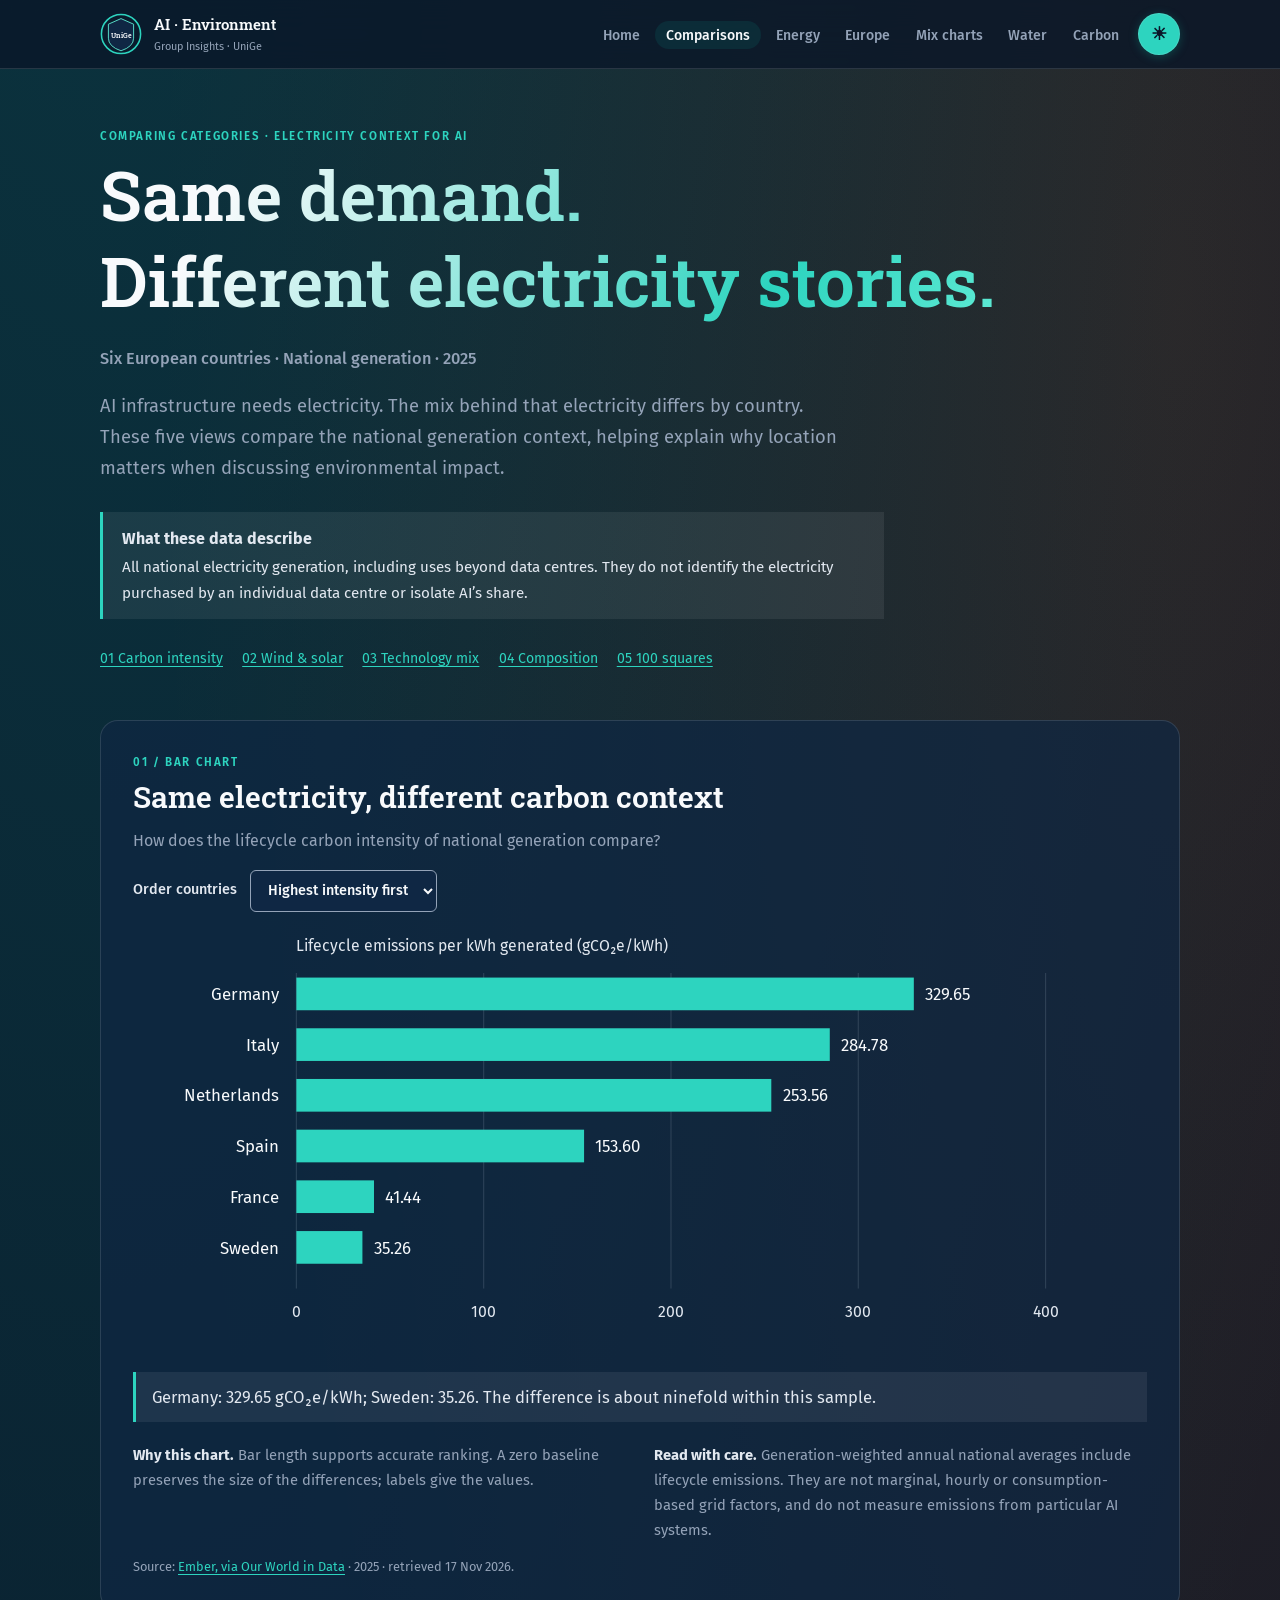
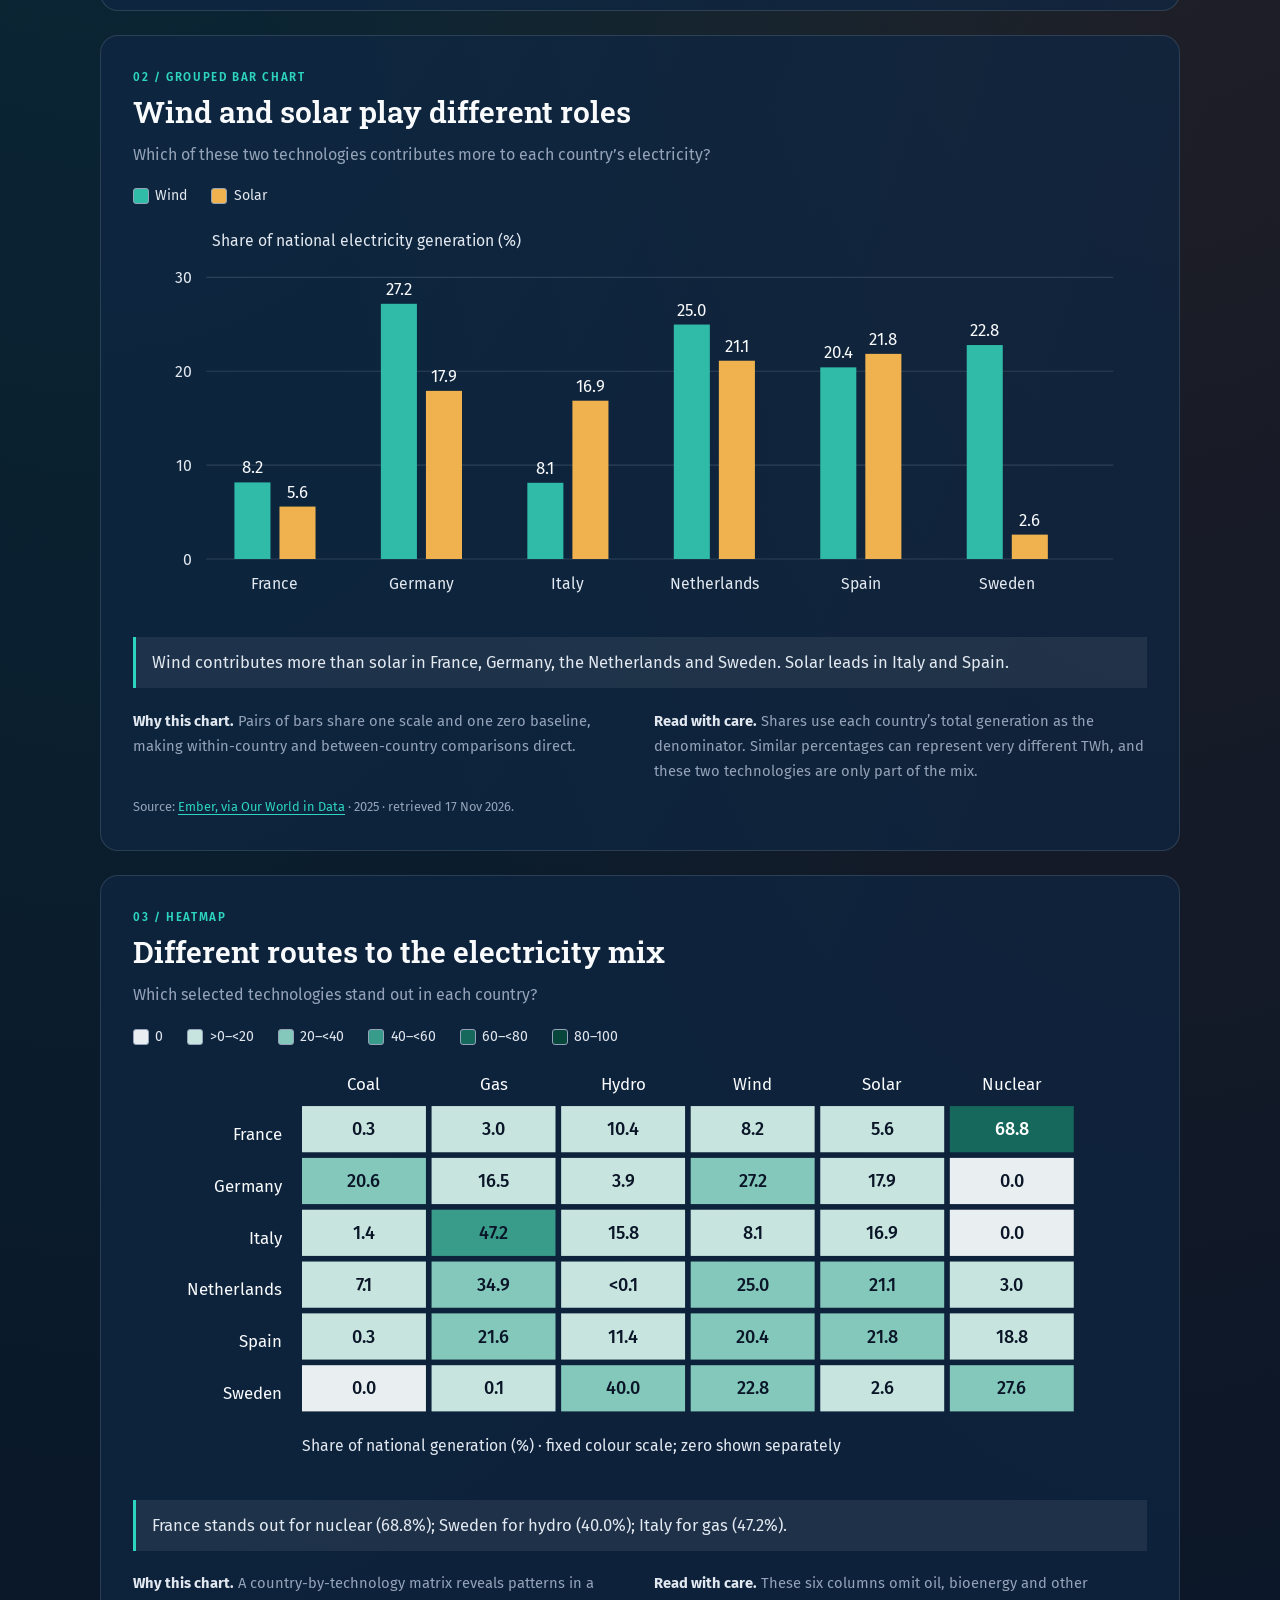
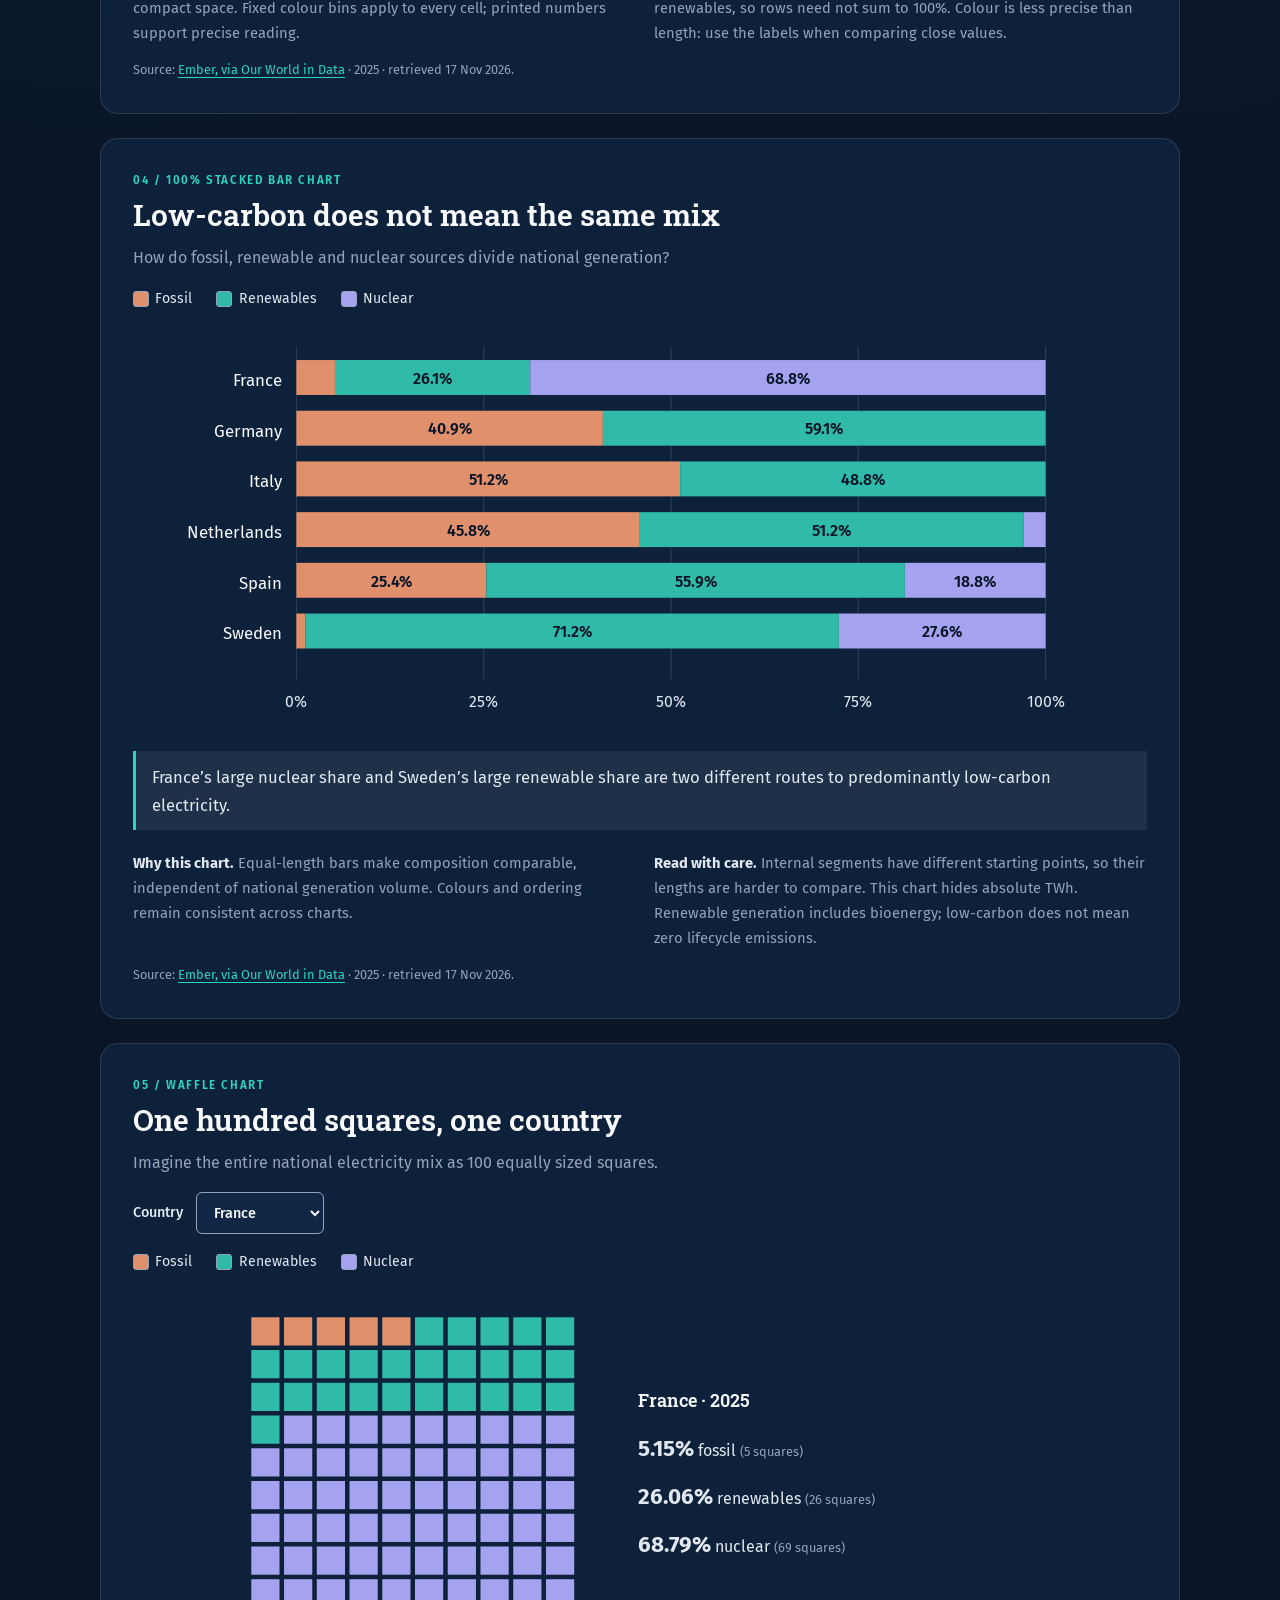
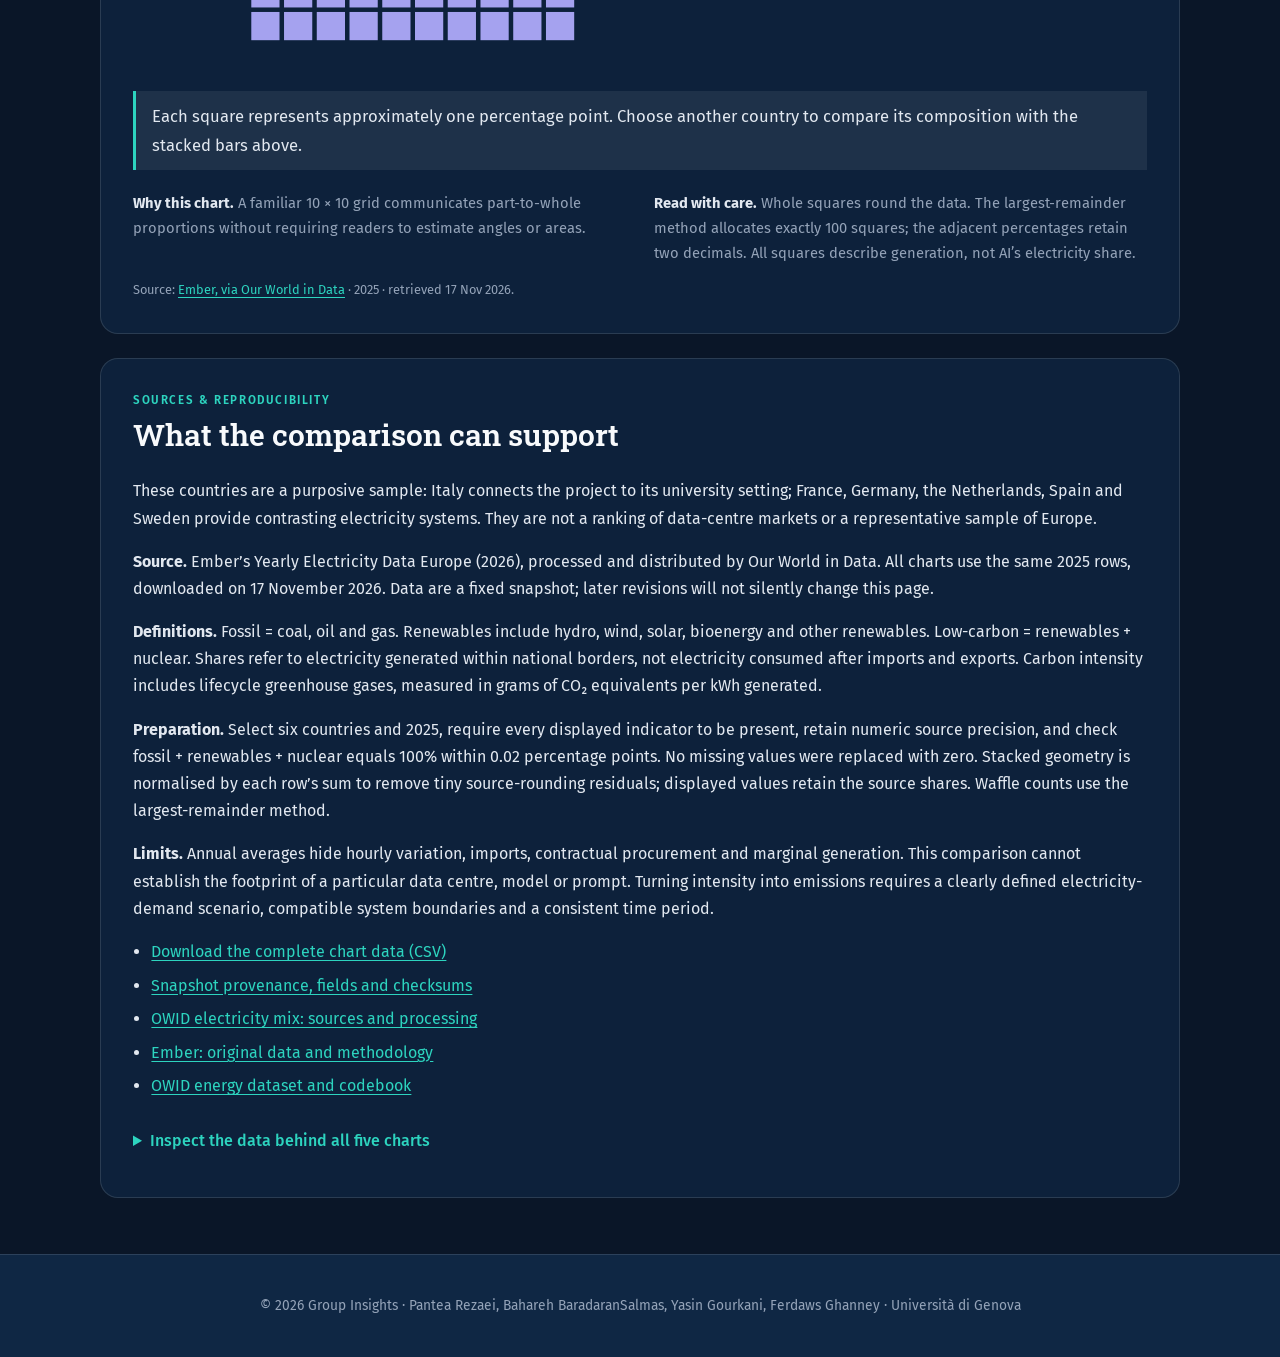
==== commit fcabf39e: "Correct Bahareh and Ghanney in member credits Use Bahareh and Ferdaws Ghanney in the homepage, compa" ====
--- a/comparing.html
+++ b/comparing.html
@@ -81,6 +81,6 @@
 <details><summary>Inspect the data behind all five charts</summary><div class="comparison-table"><table><caption>Underlying values, 2025 (display rounded to two decimals; CSV retains source precision)</caption><thead><tr><th scope="col">Country</th><th scope="col">gCO₂e/kWh</th><th scope="col">Fossil %</th><th scope="col">Renewable %</th><th scope="col">Nuclear %</th><th scope="col">Wind %</th><th scope="col">Solar %</th><th scope="col">Coal %</th><th scope="col">Gas %</th><th scope="col">Hydro %</th></tr></thead><tbody><tr><th scope="row">France</th><td>41.44</td><td>5.15</td><td>26.06</td><td>68.79</td><td>8.16</td><td>5.58</td><td>0.31</td><td>3.03</td><td>10.42</td></tr><tr><th scope="row">Germany</th><td>329.65</td><td>40.91</td><td>59.09</td><td>0.00</td><td>27.18</td><td>17.91</td><td>20.61</td><td>16.52</td><td>3.91</td></tr><tr><th scope="row">Italy</th><td>284.78</td><td>51.22</td><td>48.78</td><td>0.00</td><td>8.11</td><td>16.86</td><td>1.41</td><td>47.24</td><td>15.75</td></tr><tr><th scope="row">Netherlands</th><td>253.56</td><td>45.84</td><td>51.20</td><td>2.96</td><td>24.97</td><td>21.12</td><td>7.08</td><td>34.89</td><td>0.04</td></tr><tr><th scope="row">Spain</th><td>153.60</td><td>25.36</td><td>55.86</td><td>18.78</td><td>20.41</td><td>21.85</td><td>0.32</td><td>21.56</td><td>11.37</td></tr><tr><th scope="row">Sweden</th><td>35.26</td><td>1.22</td><td>71.19</td><td>27.59</td><td>22.79</td><td>2.60</td><td>0.00</td><td>0.06</td><td>39.97</td></tr></tbody></table></div></details>
 </section></div></main><footer class="site-footer">
     <div class="container">
-      <p>© 2026 Group Insights · Pantea Rezaei, Bahar BaradaranSalmas, Yasin Gourkani, Ferdaws Ghanny · Università di Genova</p>
+      <p>© 2026 Group Insights · Pantea Rezaei, Bahareh BaradaranSalmas, Yasin Gourkani, Ferdaws Ghanney · Università di Genova</p>
     </div>
   </footer><script src="comparison.js" defer></script></body></html>
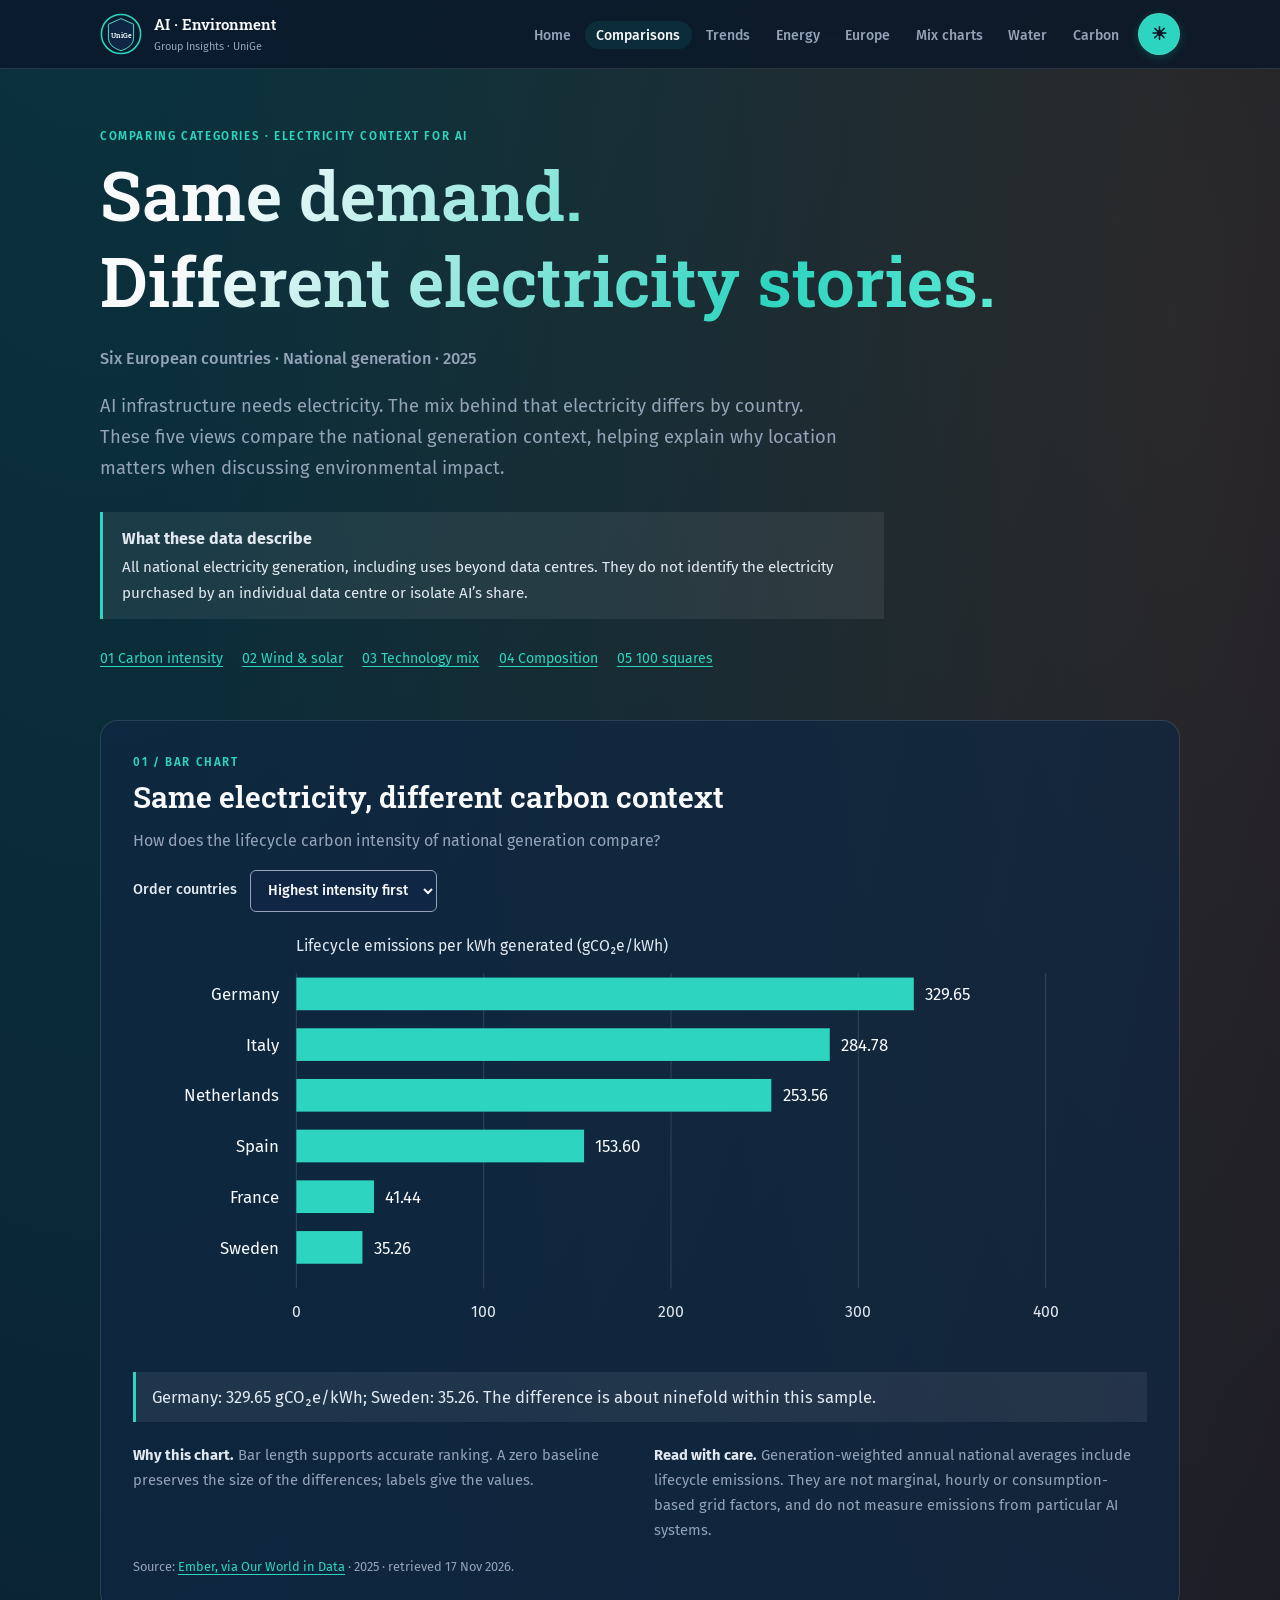
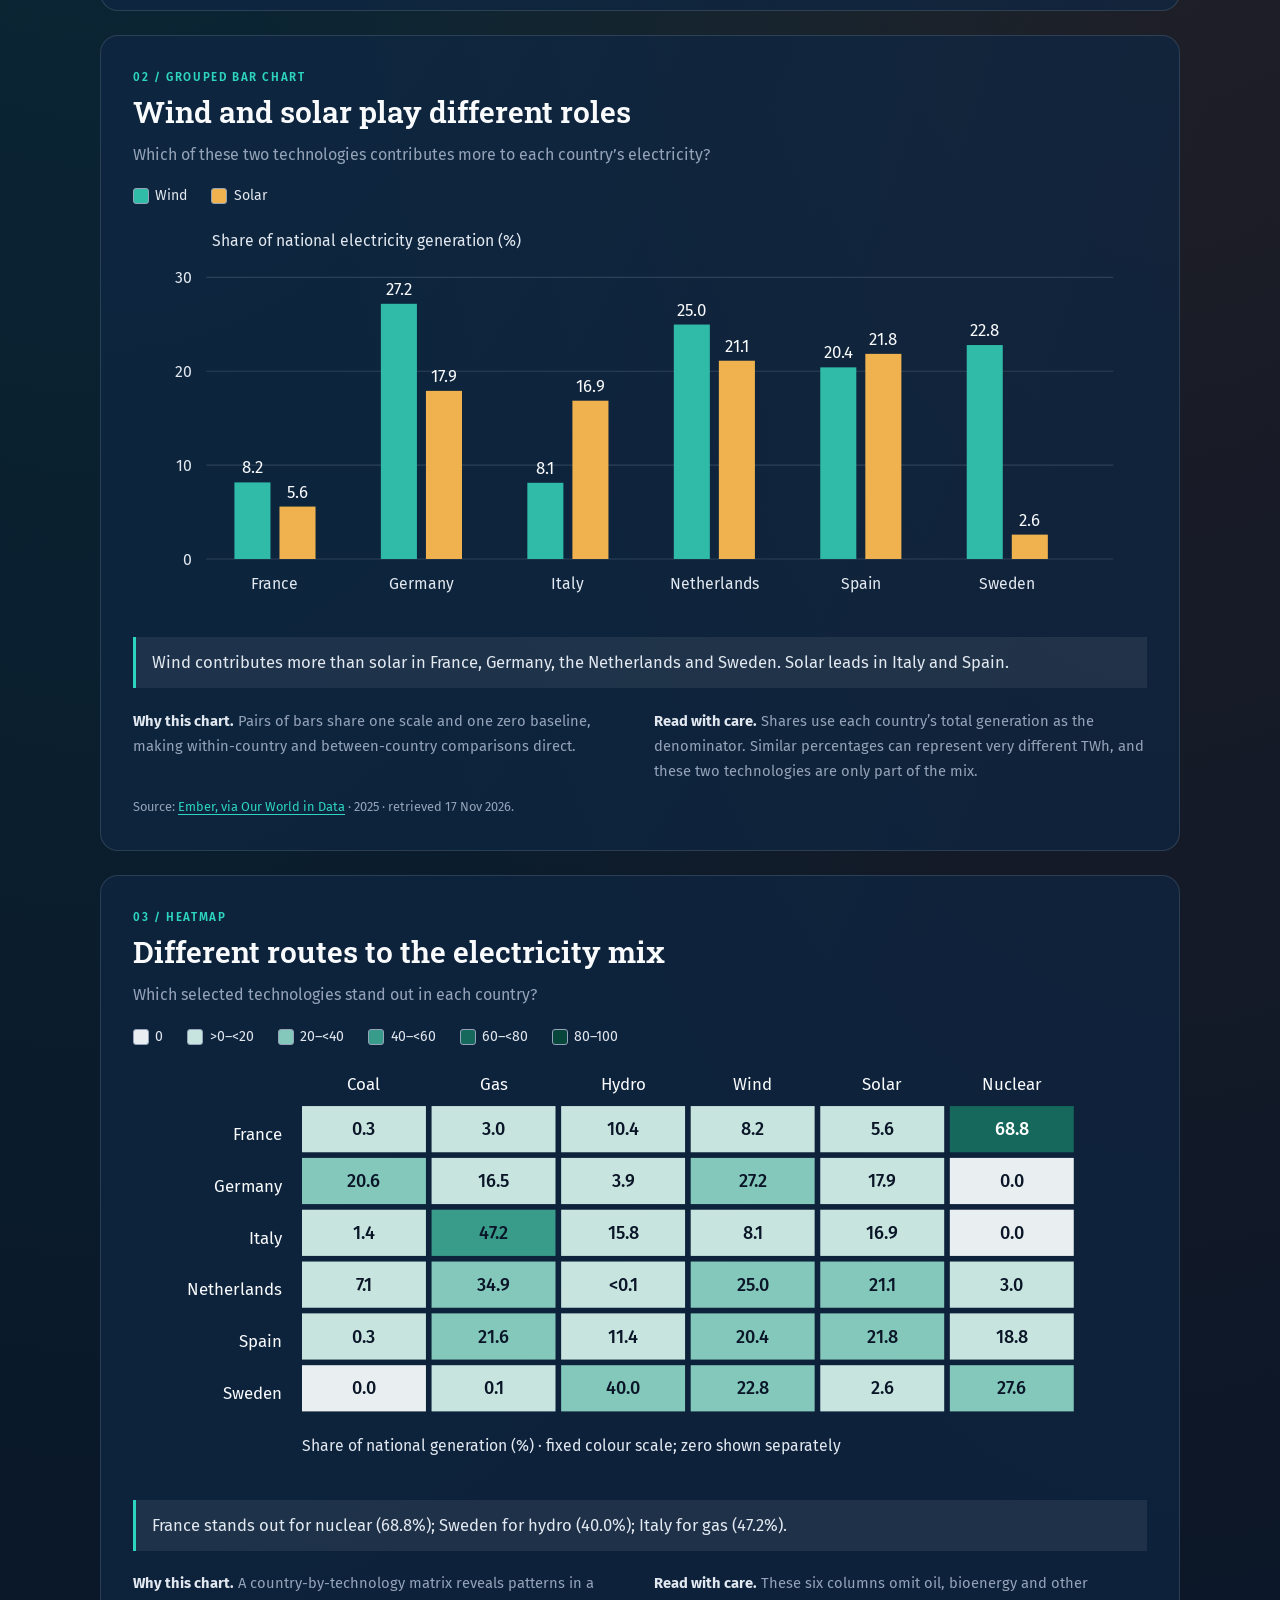
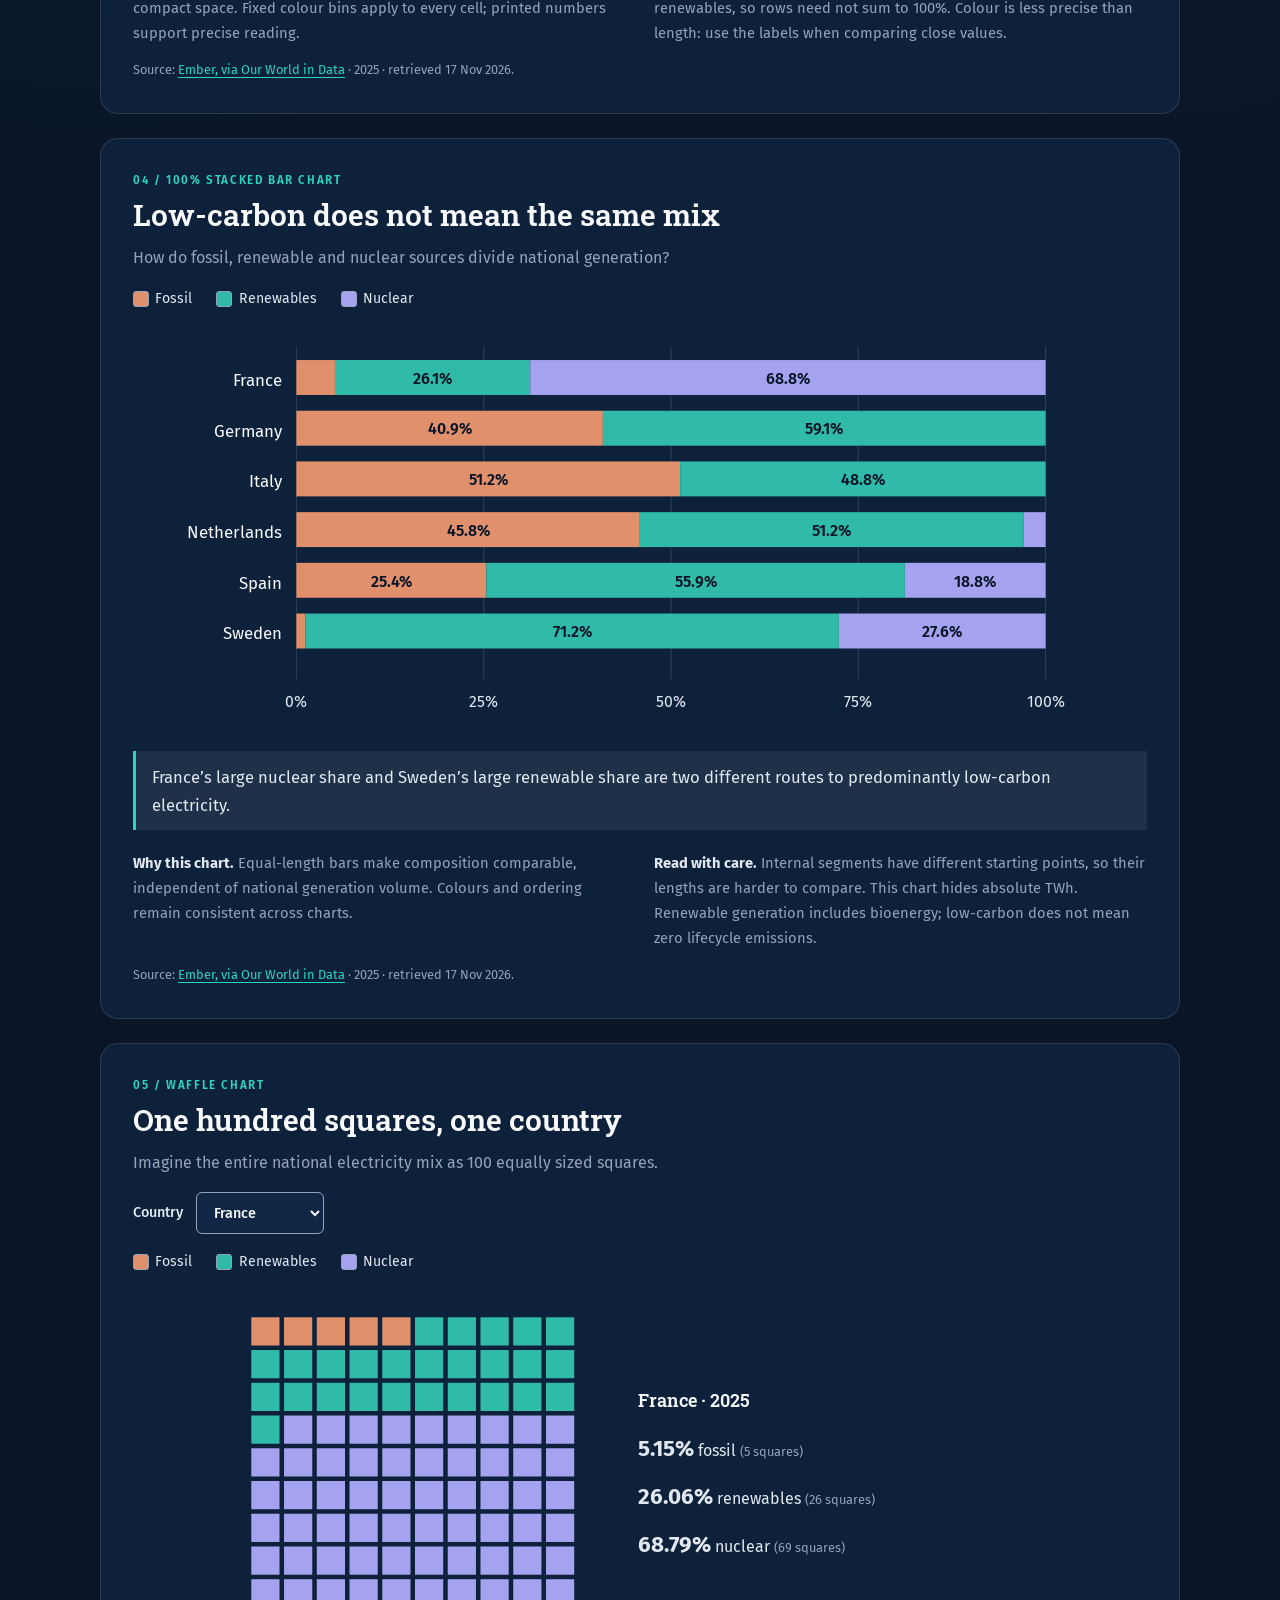
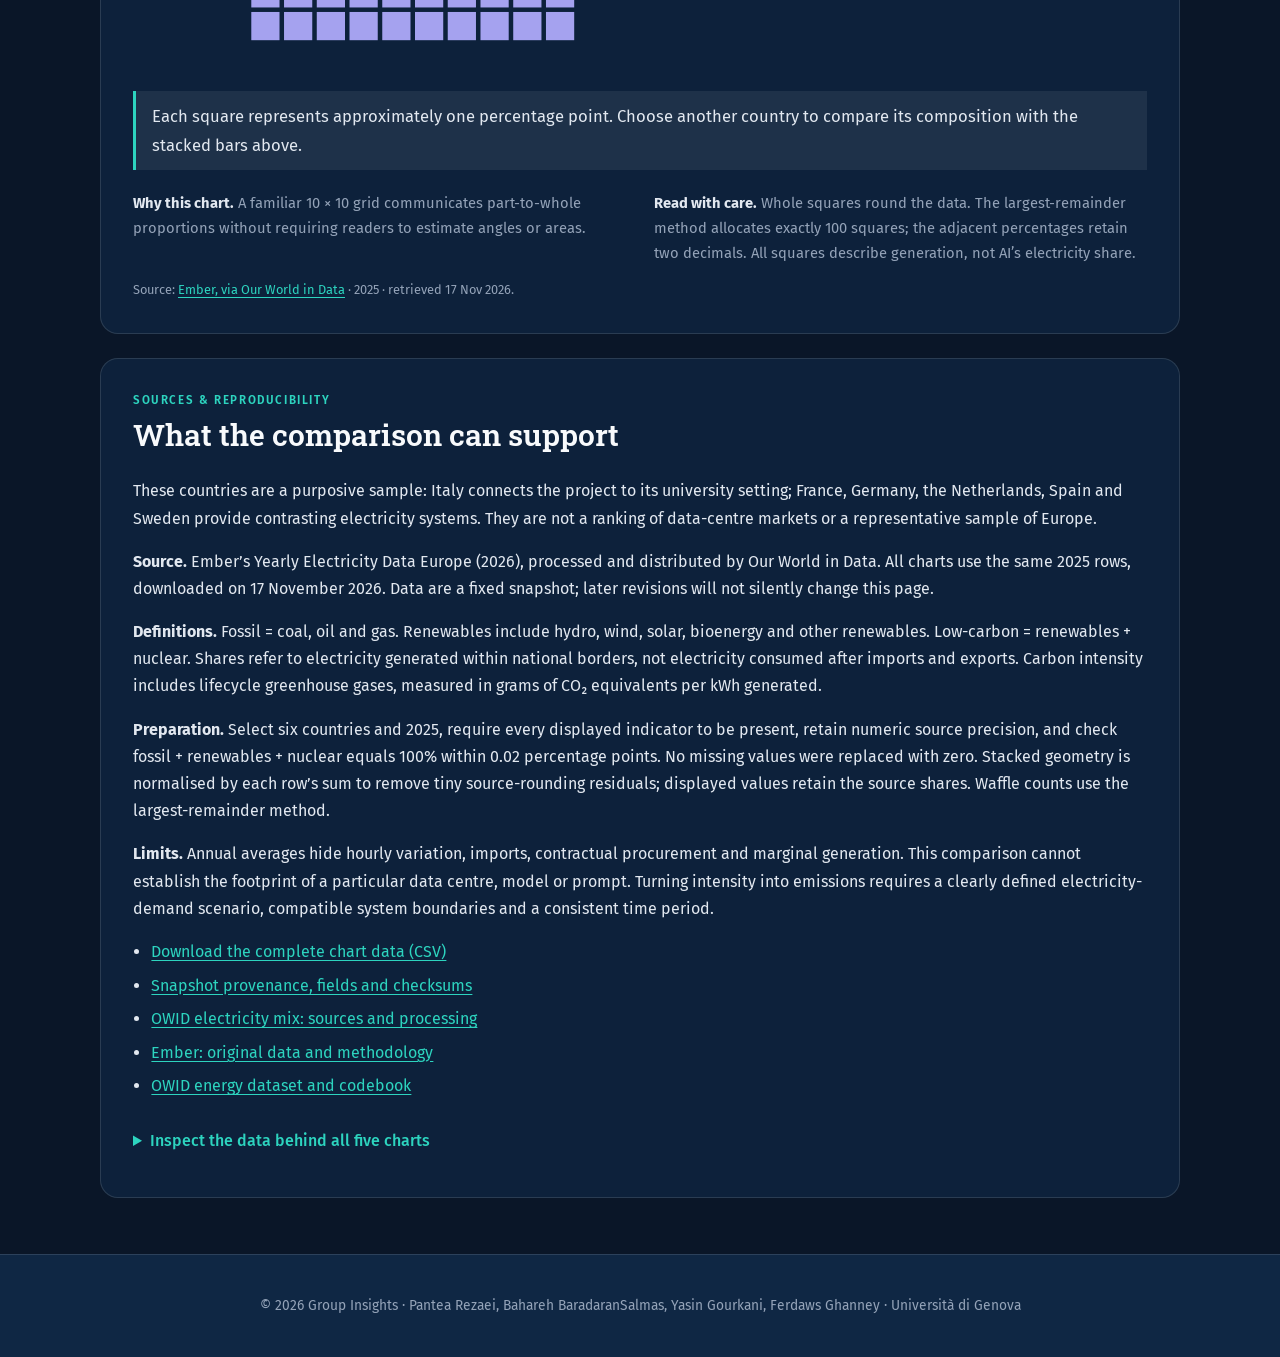
==== commit bf13d1e3: "Link new trends and distributions section" ====
--- a/comparing.html
+++ b/comparing.html
@@ -29,6 +29,7 @@
           <ul>
             <li><a href="index.html">Home</a></li>
             <li><a href="comparing.html" class="active" aria-current="page">Comparisons</a></li>
+            <li><a href="pages/trends.html">Trends</a></li>
             <li><a href="pages/energy.html">Energy</a></li>
             <li><a href="pages/europe.html">Europe</a></li>
             <li><a href="pages/charts.html">Mix charts</a></li>
